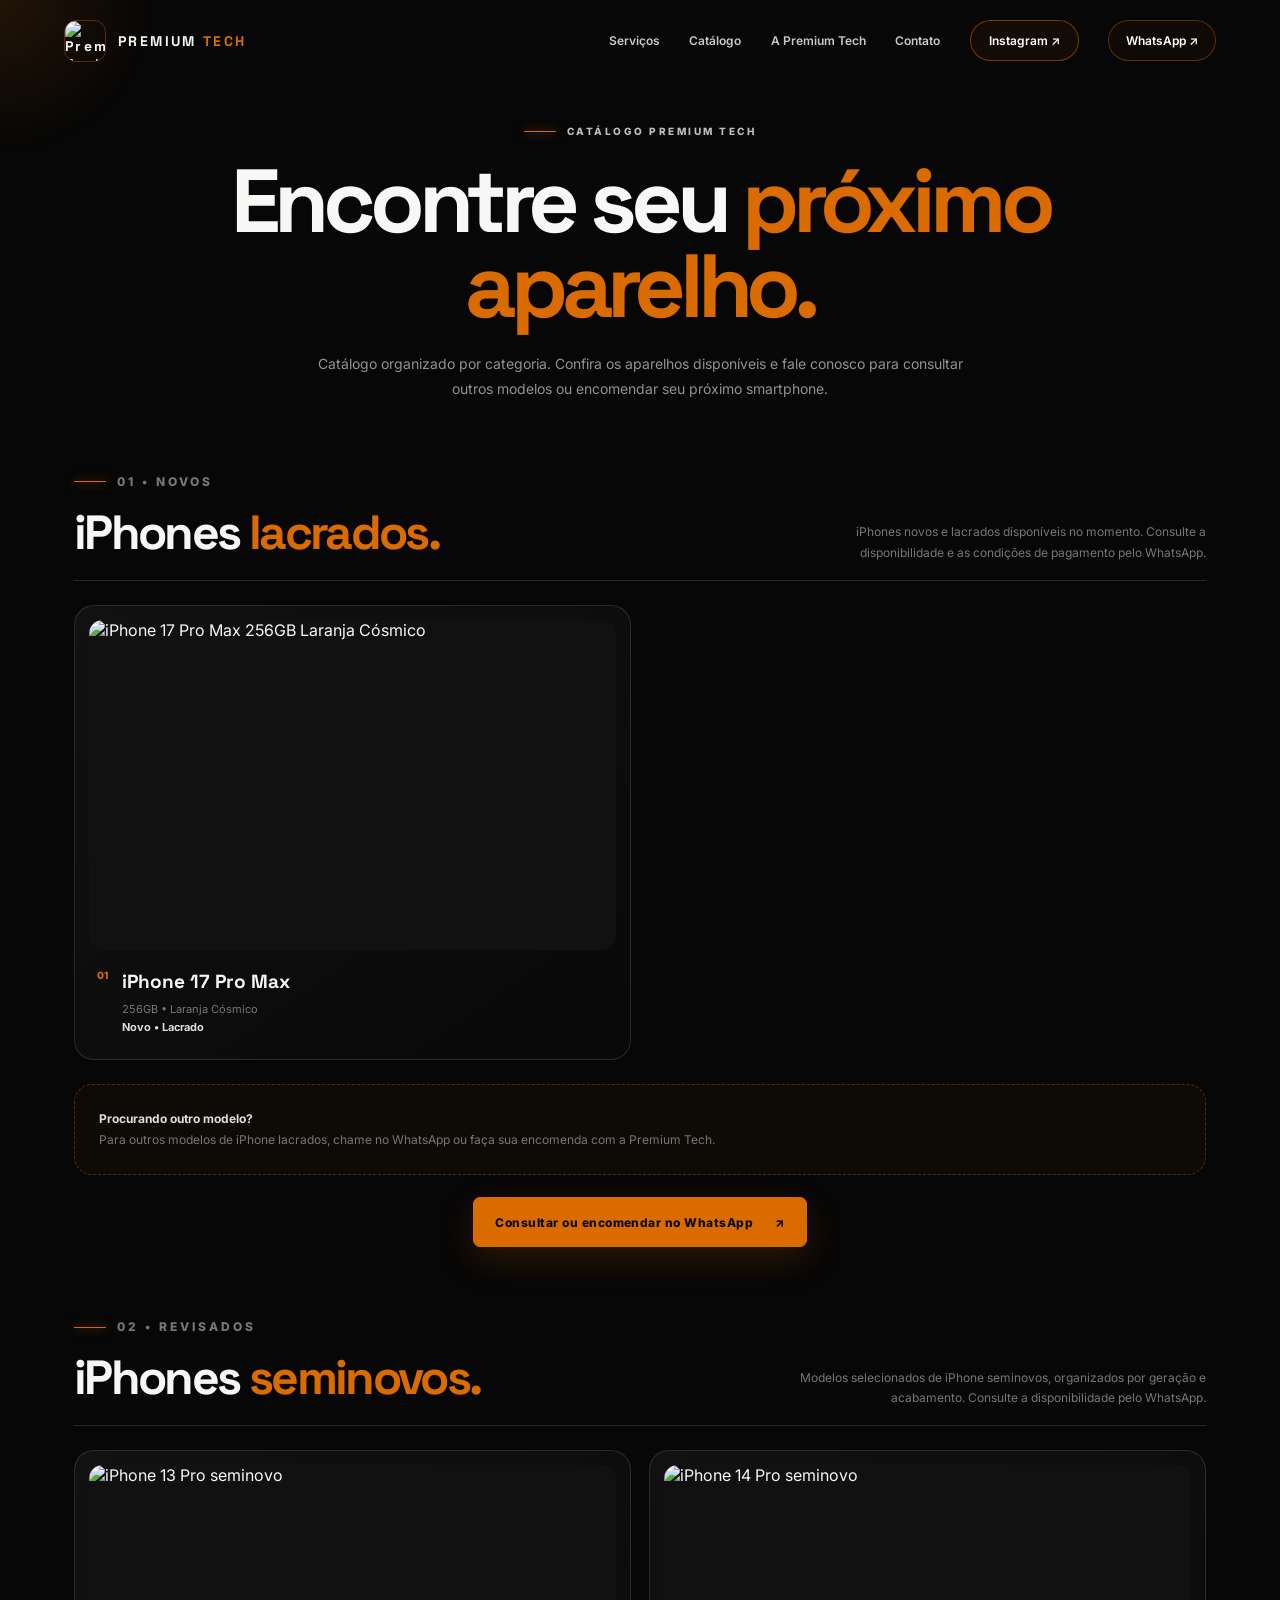
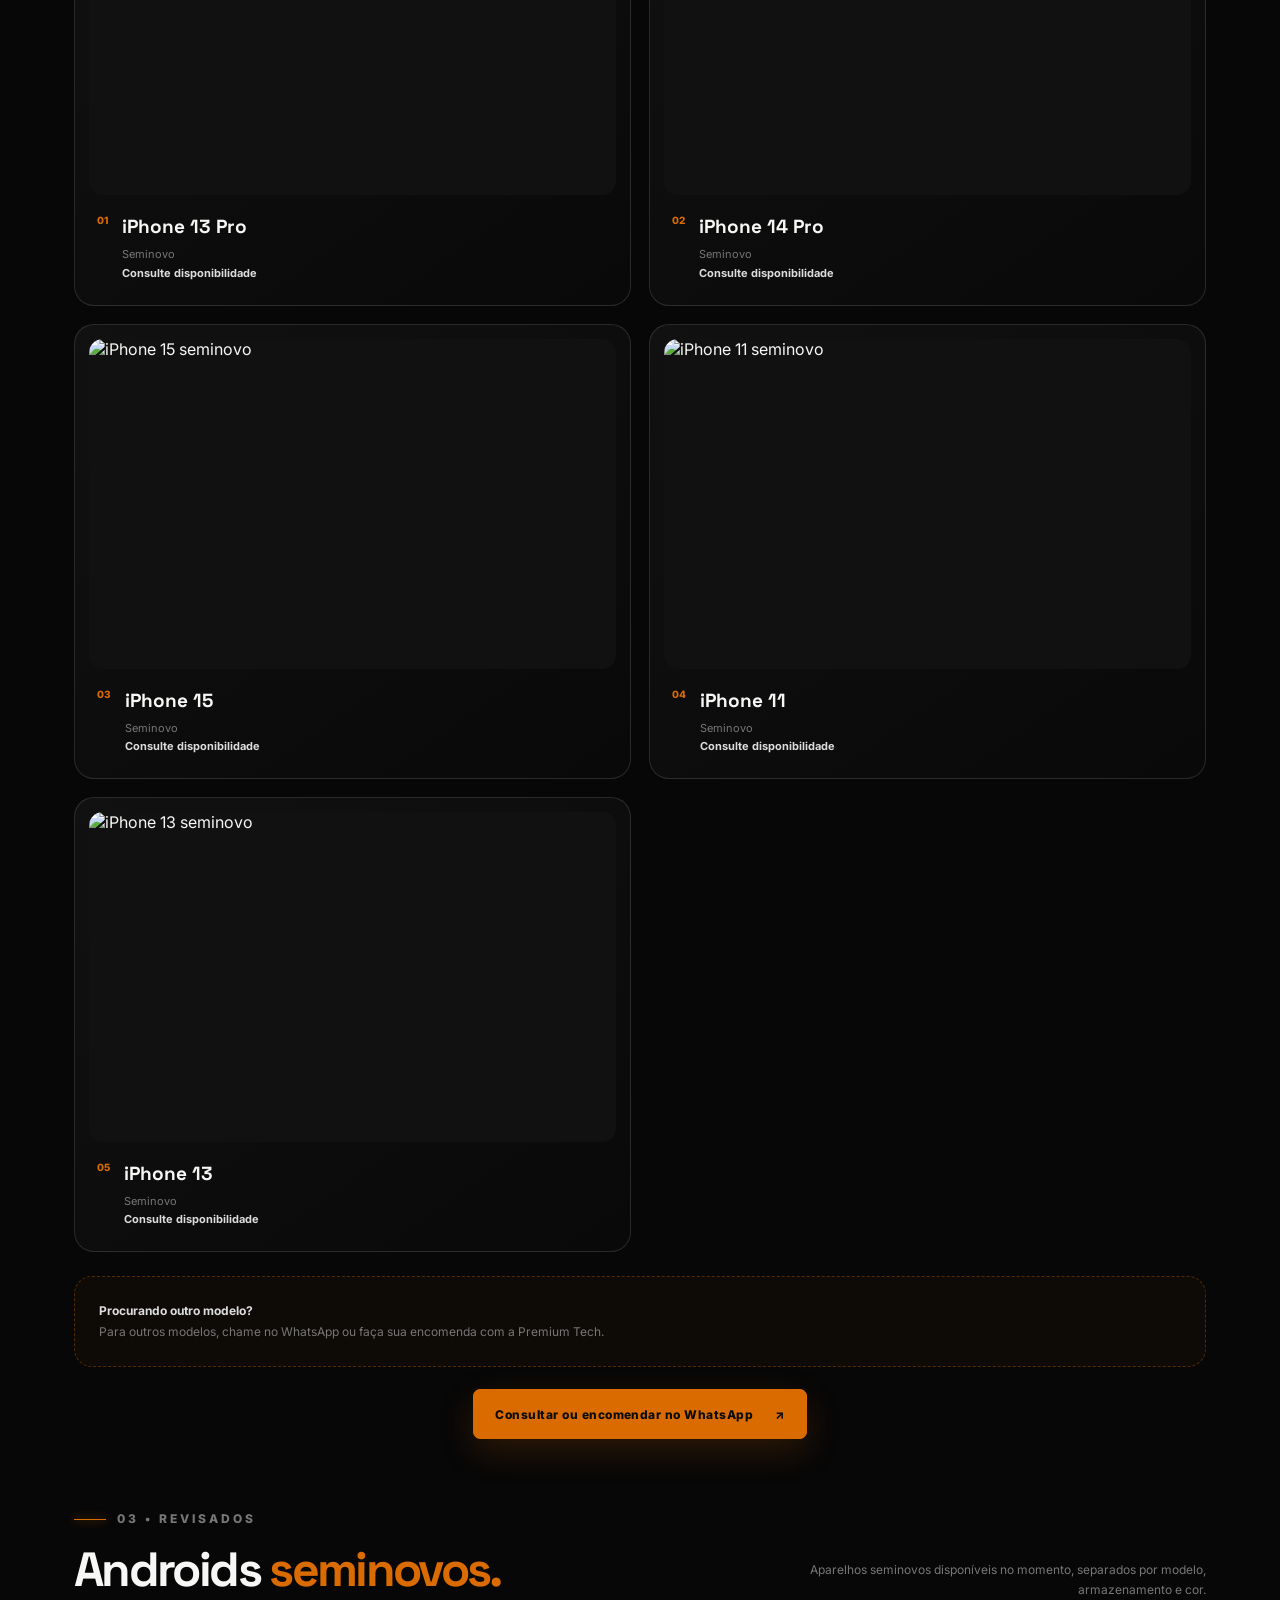
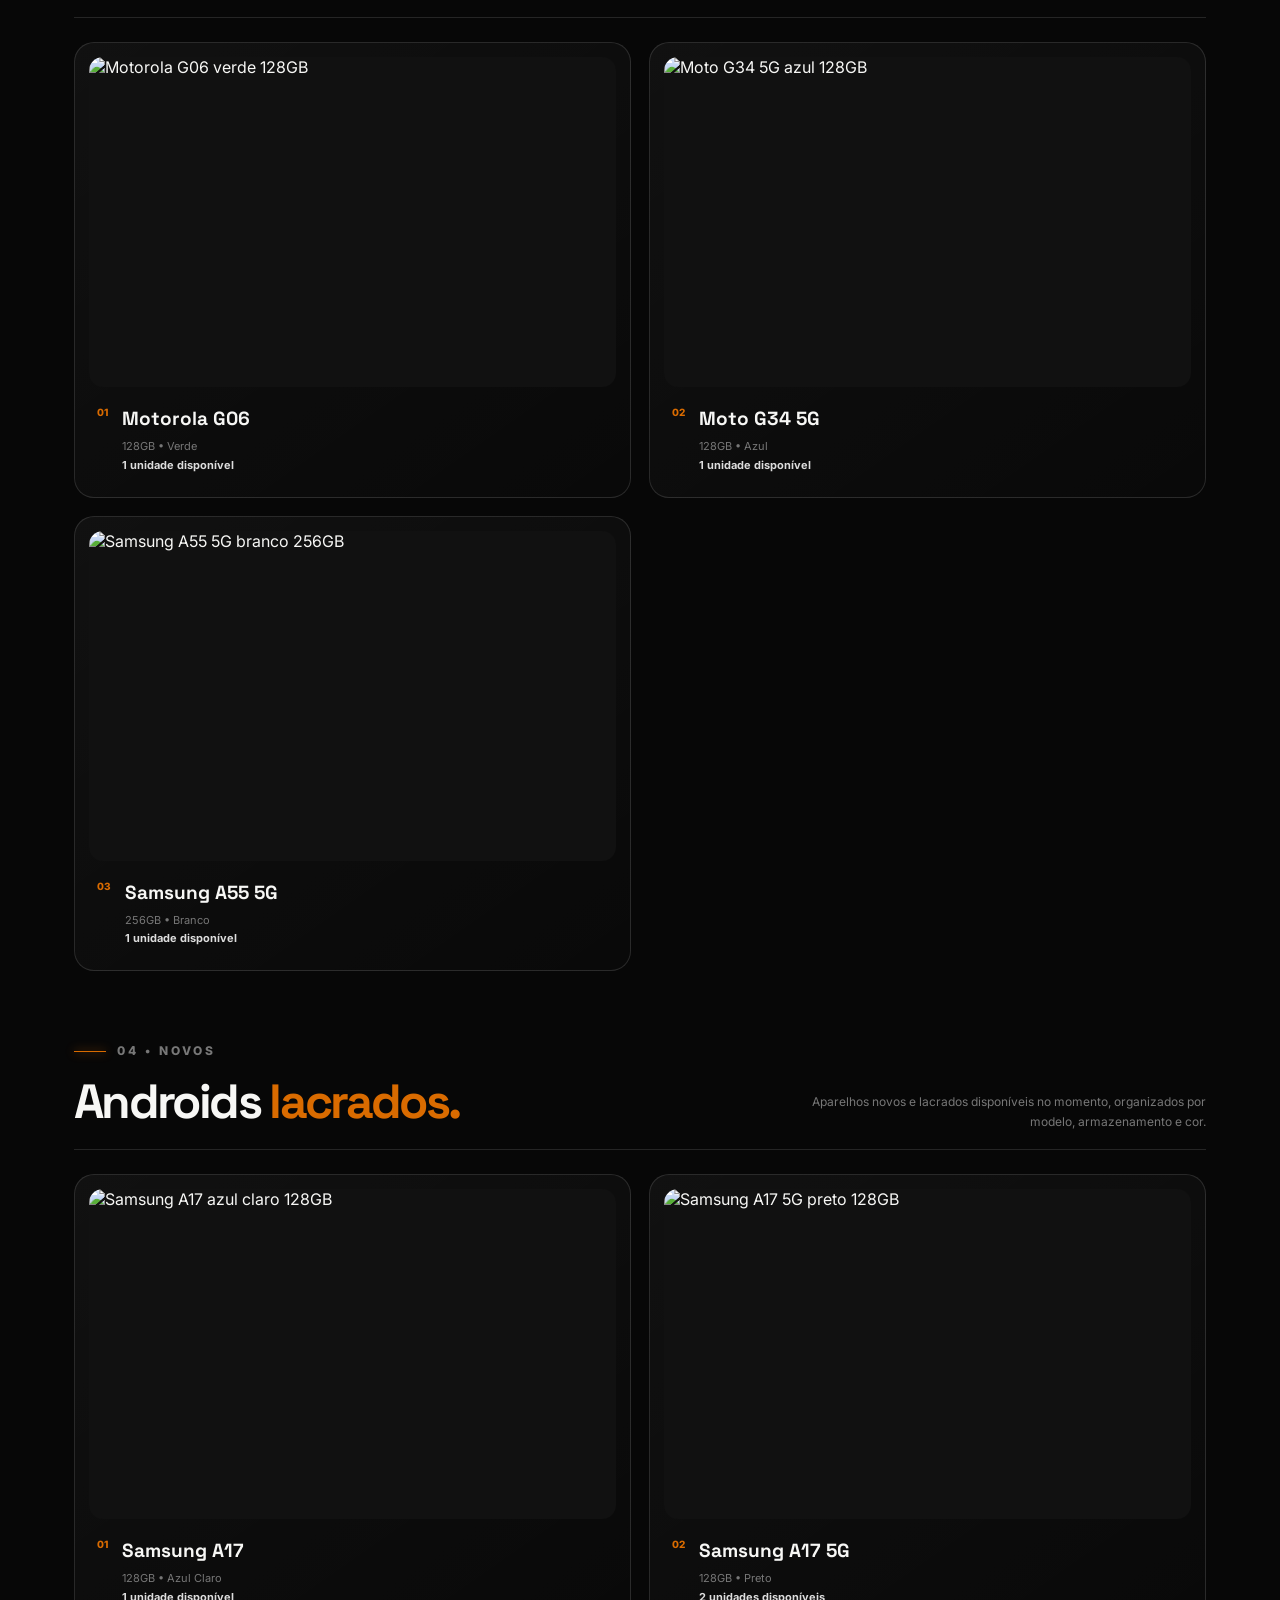
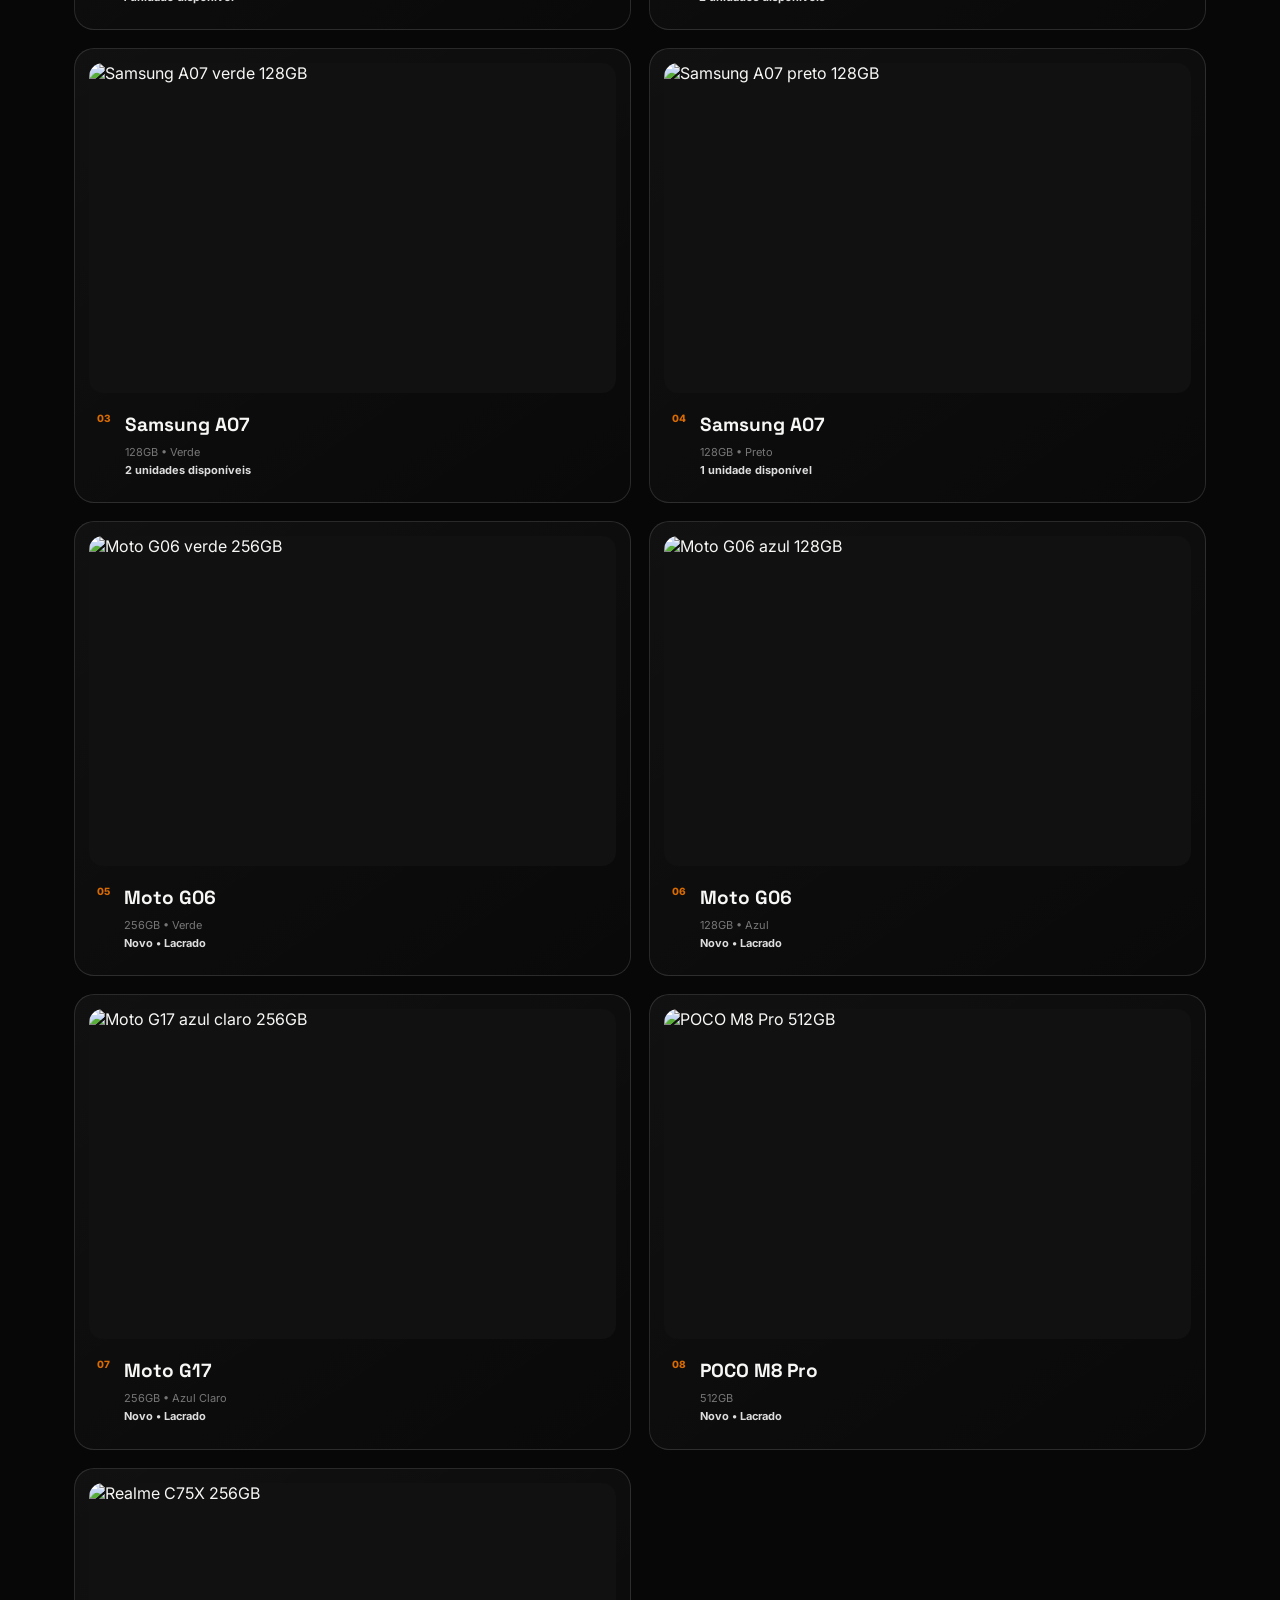
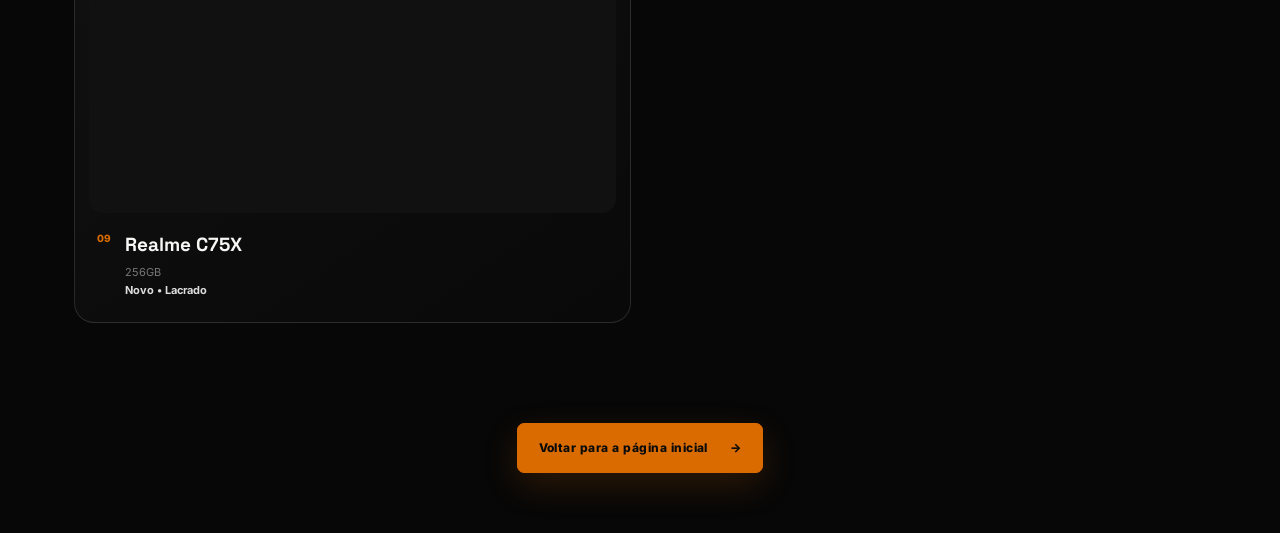
==== catalogo.html @ e3c8dd72 "Add files via upload" ====
<!DOCTYPE html>
<html lang="pt-BR">
<head>
  <meta charset="UTF-8">
  <meta name="viewport" content="width=device-width, initial-scale=1.0">
  <meta name="theme-color" content="#090909">
  <meta name="description" content="Catálogo Premium Tech — iPhones e Androids seminovos e lacrados.">
  <title>Catálogo | Premium Tech</title>
  <link rel="preconnect" href="https://fonts.googleapis.com">
  <link rel="preconnect" href="https://fonts.gstatic.com" crossorigin>
  <link href="https://fonts.googleapis.com/css2?family=Inter:wght@400;500;600;700;800;900&family=Space+Grotesk:wght@400;500;600;700&display=swap" rel="stylesheet">
  <link rel="stylesheet" href="styles.css">
  <style>
    .catalog-page{min-height:100vh;padding-top:125px}
    .catalog-intro{max-width:900px;margin:0 auto;padding:0 24px;text-align:center}
    .catalog-intro .eyebrow{justify-content:center}
    .catalog-intro h1{font-family:"Space Grotesk",sans-serif;font-size:clamp(48px,7vw,92px);line-height:.95;letter-spacing:-.07em;margin:22px 0}
    .catalog-intro h1 em{font-style:normal;color:var(--orange)}
    .catalog-intro>p:last-child{color:#929292;line-height:1.8;font-size:14px;max-width:650px;margin:auto}
    .catalog-sections{max-width:1180px;margin:70px auto 0;padding:0 24px 100px;display:grid;gap:70px}
    .catalog-section{scroll-margin-top:110px}
    .catalog-section-head{display:flex;align-items:end;justify-content:space-between;gap:25px;margin-bottom:24px;padding-bottom:17px;border-bottom:1px solid var(--line)}
    .catalog-section-head .eyebrow{margin-bottom:10px}
    .catalog-section-head h2{font-family:"Space Grotesk",sans-serif;font-size:clamp(30px,4vw,48px);letter-spacing:-.055em}
    .catalog-section-head h2 em{font-style:normal;color:var(--orange)}
    .catalog-section-head p{max-width:430px;color:#777;font-size:12px;line-height:1.7;text-align:right}
    .catalog-cards{display:grid;grid-template-columns:repeat(2,minmax(0,1fr));gap:18px}
    .catalog-card{min-width:0;border:1px solid var(--line);border-radius:20px;overflow:hidden;background:linear-gradient(145deg,rgba(255,255,255,.045),rgba(255,255,255,.012));transition:.4s var(--ease)}
    .catalog-card:hover{border-color:rgba(217,107,0,.45);transform:translateY(-5px)}
    .catalog-card.placeholder{min-height:300px;display:flex;align-items:center;justify-content:center;background:radial-gradient(circle at 50% 30%,rgba(217,107,0,.08),transparent 55%),#101010}
    .catalog-media{margin:14px;height:330px;border-radius:14px;overflow:hidden;background:#111;display:flex;align-items:center;justify-content:center}
    .catalog-media img{width:100%;height:100%;object-fit:contain;display:block;transition:transform .5s var(--ease)}
    .catalog-card:hover .catalog-media img{transform:scale(1.025)}
    .catalog-info{padding:5px 22px 23px;display:flex;gap:14px}
    .catalog-info .num{font-size:10px;color:var(--orange);font-weight:800}
    .catalog-info h3{font-family:"Space Grotesk",sans-serif;font-size:19px;margin-bottom:6px}
    .catalog-info p{color:#777;font-size:11px;line-height:1.65}.catalog-info strong{color:#ddd;font-weight:700}
    .catalog-note{border:1px dashed rgba(217,107,0,.35);border-radius:18px;padding:24px;color:#777;font-size:12px;line-height:1.7}
    .catalog-note strong{color:#ddd}
    .catalog-whatsapp-note{margin-top:24px;background:rgba(217,107,0,.035)}
    .catalog-contact-action{display:flex;justify-content:center;margin-top:22px}
    .catalog-contact-action .btn{min-width:280px;text-align:center}
    .catalog-back{display:flex;justify-content:center;padding:0 24px 60px}
    .catalog-back .btn{min-width:200px}
    @media(max-width:760px){
      .catalog-page{padding-top:105px}.catalog-intro{text-align:left}.catalog-intro .eyebrow{justify-content:flex-start}
      .catalog-section-head{display:block}.catalog-section-head p{text-align:left;margin-top:10px}.catalog-cards{grid-template-columns:1fr}.catalog-media{height:290px}
    }
  </style>
</head>
<body>
  <div class="cursor-glow"></div>
  <div class="scroll-progress"></div>
  <header class="navbar" id="navbar">
    <a class="brand" href="index.html" aria-label="Premium Tech"><img src="assets/premium-tech-logo.jpeg" alt="Premium Tech"><span>PREMIUM <b>TECH</b></span></a>
    <nav>
      <a href="index.html#servicos">Serviços</a>
      <a href="catalogo.html" aria-current="page">Catálogo</a>
      <a href="index.html#sobre">A Premium Tech</a>
      <a href="index.html#contato">Contato</a>
      <a class="nav-cta" href="https://www.instagram.com/premium_tech.rs/" target="_blank" rel="noopener">Instagram ↗</a>
      <a class="nav-whatsapp" href="https://wa.me/SEU_NUMERO" target="_blank" rel="noopener">WhatsApp ↗</a>
    </nav>
    <button class="menu-btn" aria-label="Abrir menu"><span></span><span></span><span></span></button>
  </header>

  <main class="catalog-page">
    <div class="catalog-intro reveal">
      <p class="eyebrow"><span></span> CATÁLOGO PREMIUM TECH</p>
      <h1>Encontre seu <em>próximo aparelho.</em></h1>
      <p>Catálogo organizado por categoria. Confira os aparelhos disponíveis e fale conosco para consultar outros modelos ou encomendar seu próximo smartphone.</p>
    </div>

    <div class="catalog-sections">
      <section class="catalog-section reveal" id="iphone-lacrados">
        <div class="catalog-section-head">
          <div><p class="eyebrow"><span></span> 01 • NOVOS</p><h2>iPhones <em>lacrados.</em></h2></div>
          <p>iPhones novos e lacrados disponíveis no momento. Consulte a disponibilidade e as condições de pagamento pelo WhatsApp.</p>
        </div>
        <div class="catalog-cards">
          <article class="catalog-card"><div class="catalog-media"><img src="assets/folders/iphone-lacrados/iphone-17-pro-max-256gb-laranja-cosmico.png" alt="iPhone 17 Pro Max 256GB Laranja Cósmico"></div><div class="catalog-info"><span class="num">01</span><div><h3>iPhone 17 Pro Max</h3><p>256GB • Laranja Cósmico<br><strong>Novo • Lacrado</strong></p></div></div></article>
        </div>
        <div class="catalog-note catalog-whatsapp-note"><strong>Procurando outro modelo?</strong><br>Para outros modelos de iPhone lacrados, chame no WhatsApp ou faça sua encomenda com a Premium Tech.</div>
        <div class="catalog-contact-action"><a class="btn btn-primary magnetic" href="https://wa.me/SEU_NUMERO" target="_blank" rel="noopener">Consultar ou encomendar no WhatsApp <span>↗</span></a></div>
      </section>

      <section class="catalog-section reveal" id="iphone-seminovos">
        <div class="catalog-section-head">
          <div><p class="eyebrow"><span></span> 02 • REVISADOS</p><h2>iPhones <em>seminovos.</em></h2></div>
          <p>Modelos selecionados de iPhone seminovos, organizados por geração e acabamento. Consulte a disponibilidade pelo WhatsApp.</p>
        </div>
        <div class="catalog-cards">
          <article class="catalog-card"><div class="catalog-media"><img src="assets/folders/iphone-seminovos/iphone-13-pro.png" alt="iPhone 13 Pro seminovo"></div><div class="catalog-info"><span class="num">01</span><div><h3>iPhone 13 Pro</h3><p>Seminovo<br><strong>Consulte disponibilidade</strong></p></div></div></article>
          <article class="catalog-card"><div class="catalog-media"><img src="assets/folders/iphone-seminovos/iphone-14-pro.png" alt="iPhone 14 Pro seminovo"></div><div class="catalog-info"><span class="num">02</span><div><h3>iPhone 14 Pro</h3><p>Seminovo<br><strong>Consulte disponibilidade</strong></p></div></div></article>
          <article class="catalog-card"><div class="catalog-media"><img src="assets/folders/iphone-seminovos/iphone-15.png" alt="iPhone 15 seminovo"></div><div class="catalog-info"><span class="num">03</span><div><h3>iPhone 15</h3><p>Seminovo<br><strong>Consulte disponibilidade</strong></p></div></div></article>
          <article class="catalog-card"><div class="catalog-media"><img src="assets/folders/iphone-seminovos/iphone-11.png" alt="iPhone 11 seminovo"></div><div class="catalog-info"><span class="num">04</span><div><h3>iPhone 11</h3><p>Seminovo<br><strong>Consulte disponibilidade</strong></p></div></div></article>
          <article class="catalog-card"><div class="catalog-media"><img src="assets/folders/iphone-seminovos/iphone-13.png" alt="iPhone 13 seminovo"></div><div class="catalog-info"><span class="num">05</span><div><h3>iPhone 13</h3><p>Seminovo<br><strong>Consulte disponibilidade</strong></p></div></div></article>
        </div>
        <div class="catalog-note catalog-whatsapp-note"><strong>Procurando outro modelo?</strong><br>Para outros modelos, chame no WhatsApp ou faça sua encomenda com a Premium Tech.</div>
        <div class="catalog-contact-action"><a class="btn btn-primary magnetic" href="https://wa.me/SEU_NUMERO" target="_blank" rel="noopener">Consultar ou encomendar no WhatsApp <span>↗</span></a></div>
      </section>

      <section class="catalog-section reveal" id="android-seminovos">
        <div class="catalog-section-head">
          <div><p class="eyebrow"><span></span> 03 • REVISADOS</p><h2>Androids <em>seminovos.</em></h2></div>
          <p>Aparelhos seminovos disponíveis no momento, separados por modelo, armazenamento e cor.</p>
        </div>
        <div class="catalog-cards">
          <article class="catalog-card"><div class="catalog-media"><img src="assets/folders/android-seminovos/g06-verde-128gb.png" alt="Motorola G06 verde 128GB"></div><div class="catalog-info"><span class="num">01</span><div><h3>Motorola G06</h3><p>128GB • Verde<br><strong>1 unidade disponível</strong></p></div></div></article>
          <article class="catalog-card"><div class="catalog-media"><img src="assets/folders/android-seminovos/moto-g34-5g-128gb-azul.png" alt="Moto G34 5G azul 128GB"></div><div class="catalog-info"><span class="num">02</span><div><h3>Moto G34 5G</h3><p>128GB • Azul<br><strong>1 unidade disponível</strong></p></div></div></article>
          <article class="catalog-card"><div class="catalog-media"><img src="assets/folders/android-seminovos/samsung-a55-5g-256gb-branco.png" alt="Samsung A55 5G branco 256GB"></div><div class="catalog-info"><span class="num">03</span><div><h3>Samsung A55 5G</h3><p>256GB • Branco<br><strong>1 unidade disponível</strong></p></div></div></article>
        </div>
      </section>

      <section class="catalog-section reveal" id="android-lacrados">
        <div class="catalog-section-head">
          <div><p class="eyebrow"><span></span> 04 • NOVOS</p><h2>Androids <em>lacrados.</em></h2></div>
          <p>Aparelhos novos e lacrados disponíveis no momento, organizados por modelo, armazenamento e cor.</p>
        </div>
        <div class="catalog-cards">
          <article class="catalog-card"><div class="catalog-media"><img src="assets/folders/android-lacrados/samsung-a17-128gb-azul-claro.png" alt="Samsung A17 azul claro 128GB"></div><div class="catalog-info"><span class="num">01</span><div><h3>Samsung A17</h3><p>128GB • Azul Claro<br><strong>1 unidade disponível</strong></p></div></div></article>
          <article class="catalog-card"><div class="catalog-media"><img src="assets/folders/android-lacrados/samsung-a17-5g-128gb-preto.png" alt="Samsung A17 5G preto 128GB"></div><div class="catalog-info"><span class="num">02</span><div><h3>Samsung A17 5G</h3><p>128GB • Preto<br><strong>2 unidades disponíveis</strong></p></div></div></article>
          <article class="catalog-card"><div class="catalog-media"><img src="assets/folders/android-lacrados/samsung-a07-128gb-verde.png" alt="Samsung A07 verde 128GB"></div><div class="catalog-info"><span class="num">03</span><div><h3>Samsung A07</h3><p>128GB • Verde<br><strong>2 unidades disponíveis</strong></p></div></div></article>
          <article class="catalog-card"><div class="catalog-media"><img src="assets/folders/android-lacrados/samsung-a07-128gb-preto.png" alt="Samsung A07 preto 128GB"></div><div class="catalog-info"><span class="num">04</span><div><h3>Samsung A07</h3><p>128GB • Preto<br><strong>1 unidade disponível</strong></p></div></div></article>
          <article class="catalog-card"><div class="catalog-media"><img src="assets/folders/android-lacrados/moto-g06-256gb-verde.png" alt="Moto G06 verde 256GB"></div><div class="catalog-info"><span class="num">05</span><div><h3>Moto G06</h3><p>256GB • Verde<br><strong>Novo • Lacrado</strong></p></div></div></article>
          <article class="catalog-card"><div class="catalog-media"><img src="assets/folders/android-lacrados/moto-g06-128gb-azul.png" alt="Moto G06 azul 128GB"></div><div class="catalog-info"><span class="num">06</span><div><h3>Moto G06</h3><p>128GB • Azul<br><strong>Novo • Lacrado</strong></p></div></div></article>
          <article class="catalog-card"><div class="catalog-media"><img src="assets/folders/android-lacrados/moto-g17-256gb-azul-claro.png" alt="Moto G17 azul claro 256GB"></div><div class="catalog-info"><span class="num">07</span><div><h3>Moto G17</h3><p>256GB • Azul Claro<br><strong>Novo • Lacrado</strong></p></div></div></article>
          <article class="catalog-card"><div class="catalog-media"><img src="assets/folders/android-lacrados/poco-m8-pro-512gb.png" alt="POCO M8 Pro 512GB"></div><div class="catalog-info"><span class="num">08</span><div><h3>POCO M8 Pro</h3><p>512GB<br><strong>Novo • Lacrado</strong></p></div></div></article>
          <article class="catalog-card"><div class="catalog-media"><img src="assets/folders/android-lacrados/realme-c75x-256gb.png" alt="Realme C75X 256GB"></div><div class="catalog-info"><span class="num">09</span><div><h3>Realme C75X</h3><p>256GB<br><strong>Novo • Lacrado</strong></p></div></div></article>
        </div>
      </section>

    </div>
    <div class="catalog-back"><a class="btn btn-primary magnetic" href="index.html">Voltar para a página inicial <span>→</span></a></div>
  </main>
  <script src="script.js"></script>
</body>
</html>
---- styles.css ----
@import url('https://fonts.googleapis.com/css2?family=Inter:wght@400;500;600;700;800;900&family=Space+Grotesk:wght@400;500;600;700&display=swap');
:root{--orange:#d96b00;--orange-light:#f09a3e;--ink:#070707;--panel:#101010;--panel-2:#151515;--text:#f7f7f5;--muted:#a4a4a4;--line:rgba(255,255,255,.12);--ease:cubic-bezier(.2,.8,.2,1)}
*{box-sizing:border-box;margin:0;padding:0}
html{scroll-behavior:smooth;scroll-padding-top:100px}
body{font-family:Inter,Arial,sans-serif;background:var(--ink);color:var(--text);overflow-x:hidden}
body:before{content:"";position:fixed;inset:0;pointer-events:none;z-index:20;background:linear-gradient(transparent 50%,rgba(255,255,255,.012) 50%);background-size:100% 4px;opacity:.22}
a{text-decoration:none;color:inherit}button{font:inherit}
.scroll-progress{position:fixed;z-index:1000;top:0;left:0;width:0;height:3px;background:linear-gradient(90deg,var(--orange),var(--orange-light));box-shadow:0 0 20px rgba(217,107,0,.7)}
.cursor-glow{position:fixed;z-index:0;width:320px;height:320px;border-radius:50%;pointer-events:none;background:radial-gradient(circle,rgba(217,107,0,.13),transparent 68%);transform:translate(-50%,-50%);transition:opacity .25s}
.navbar{height:82px;position:fixed;z-index:100;top:0;left:0;right:0;display:flex;align-items:center;justify-content:space-between;padding:0 clamp(22px,5vw,80px);border-bottom:1px solid transparent;transition:.4s var(--ease)}
.navbar.scrolled{background:rgba(7,7,7,.78);backdrop-filter:blur(22px);border-color:var(--line)}
.brand{display:flex;align-items:center;gap:12px;font-family:"Space Grotesk",sans-serif;font-size:14px;letter-spacing:.17em;font-weight:700}
.brand img{width:42px;height:42px;object-fit:cover;border-radius:12px;border:1px solid rgba(217,107,0,.35)}
.brand b{color:var(--orange)}
nav{display:flex;align-items:center;gap:clamp(16px,2.3vw,34px);font-size:12px;font-weight:600;color:#c9c9c9}
nav a{transition:.25s}nav a:hover{color:var(--orange)}
.nav-cta{border:1px solid rgba(217,107,0,.5);padding:12px 18px;border-radius:999px;color:#fff!important;background:rgba(217,107,0,.06)}
.menu-btn{display:none;background:none;border:0;cursor:pointer;padding:8px}.menu-btn span{display:block;width:25px;height:2px;background:#fff;margin:5px;border-radius:5px}
.hero{min-height:100vh;position:relative;display:grid;grid-template-columns:1.02fr .98fr;align-items:center;gap:30px;padding:145px clamp(24px,8vw,125px) 80px;isolation:isolate}
.hero-grid{position:absolute;inset:0;z-index:-2;background-image:linear-gradient(rgba(255,255,255,.04) 1px,transparent 1px),linear-gradient(90deg,rgba(255,255,255,.04) 1px,transparent 1px);background-size:72px 72px;mask-image:linear-gradient(to bottom,#000,transparent 92%)}
.hero:before{content:"";position:absolute;z-index:-1;width:850px;height:850px;left:-390px;top:0;background:radial-gradient(circle,rgba(217,107,0,.18),transparent 64%)}
.orb{position:absolute;border-radius:50%;filter:blur(1px);border:1px solid rgba(217,107,0,.3);z-index:-1}.orb-a{width:340px;height:340px;right:2%;top:15%;animation:float 8s ease-in-out infinite}.orb-b{width:90px;height:90px;right:42%;bottom:10%;background:rgba(217,107,0,.05);box-shadow:0 0 50px rgba(217,107,0,.2);animation:float 5s ease-in-out infinite reverse}
.eyebrow{font-size:10px;letter-spacing:.25em;color:#bdbdbd;font-weight:800;display:flex;align-items:center;gap:11px}.eyebrow span{display:inline-block;width:32px;height:1px;background:var(--orange);box-shadow:0 0 10px var(--orange)}
.hero h1{font-family:"Space Grotesk",sans-serif;font-size:clamp(48px,6.8vw,104px);line-height:.95;letter-spacing:-.075em;margin:24px 0 26px;font-weight:700}.hero h1 em,.section-heading h2 em,.statement h2 em,.showcase h2 em,.contact h2 em{font-style:normal;color:var(--orange);text-shadow:0 0 35px rgba(217,107,0,.18)}
.hero-text{max-width:550px;color:#aaa;line-height:1.85;font-size:15px}
.hero-actions{display:flex;flex-wrap:wrap;gap:13px;margin-top:35px}.btn{display:inline-flex;align-items:center;justify-content:center;gap:22px;min-height:50px;padding:0 21px;border-radius:7px;font-size:12px;font-weight:800;letter-spacing:.04em;transition:.35s var(--ease);border:1px solid var(--line)}.btn-primary{background:var(--orange);color:#0b0b0b;border-color:var(--orange);box-shadow:0 12px 35px rgba(217,107,0,.18)}.btn-primary:hover{transform:translateY(-4px);box-shadow:0 18px 45px rgba(217,107,0,.32)}.btn-ghost{background:rgba(255,255,255,.025);color:#ddd}.btn-ghost:hover{border-color:rgba(217,107,0,.55);color:var(--orange);transform:translateY(-4px)}
.hero-meta{display:flex;flex-wrap:wrap;gap:28px;margin-top:70px}.hero-meta div{display:flex;flex-direction:column;gap:6px}.hero-meta strong{font-size:12px;color:var(--orange)}.hero-meta span{font-size:10px;color:#777;letter-spacing:.06em}
.hero-visual{height:590px;position:relative;display:flex;align-items:center;justify-content:center;perspective:1000px}.visual-ring{position:absolute;width:min(470px,80vw);height:min(470px,80vw);border:1px solid rgba(217,107,0,.2);border-radius:50%;box-shadow:0 0 100px rgba(217,107,0,.07);animation:spin 24s linear infinite}.visual-ring:before,.visual-ring:after{content:"";position:absolute;width:10px;height:10px;background:var(--orange);border-radius:50%;box-shadow:0 0 22px var(--orange)}.visual-ring:before{top:12%;left:15%}.visual-ring:after{bottom:8%;right:17%}
.logo-card{position:relative;width:min(455px,78vw);height:min(455px,78vw);display:flex;align-items:center;justify-content:center;background:linear-gradient(145deg,rgba(255,255,255,.09),rgba(255,255,255,.015));border:1px solid rgba(255,255,255,.14);border-radius:38px;overflow:hidden;box-shadow:0 30px 100px rgba(0,0,0,.6),inset 0 0 80px rgba(217,107,0,.04);transform-style:preserve-3d}.logo-card:after{content:"";position:absolute;inset:-50%;background:linear-gradient(110deg,transparent 35%,rgba(255,255,255,.09) 50%,transparent 65%);transform:rotate(18deg);animation:shine 7s ease-in-out infinite}.logo-card img{width:78%;max-height:78%;object-fit:contain;filter:drop-shadow(0 18px 30px rgba(0,0,0,.6));z-index:1}
.catalog-hero-card{cursor:pointer;position:relative;text-decoration:none;}
.catalog-hero-card img{width:108%;height:108%;object-fit:contain;object-position:center bottom;filter:drop-shadow(0 28px 35px rgba(0,0,0,.65));transition:transform .6s var(--ease);mix-blend-mode:normal}
.catalog-hero-card:hover img{transform:scale(1.035) translateY(-3px)}
.catalog-hero-badge{position:absolute;left:24px;bottom:24px;z-index:3;padding:11px 15px;border:1px solid rgba(217,107,0,.55);background:rgba(7,7,7,.78);backdrop-filter:blur(12px);border-radius:999px;color:#fff;font-size:9px;font-weight:800;letter-spacing:.14em;box-shadow:0 10px 30px rgba(0,0,0,.35)}

.floating-chip{position:absolute;z-index:2;padding:11px 15px;border:1px solid rgba(217,107,0,.35);background:rgba(12,12,12,.72);backdrop-filter:blur(14px);border-radius:999px;font-size:9px;font-weight:800;letter-spacing:.16em;box-shadow:0 10px 30px rgba(0,0,0,.3)}.chip-one{top:18%;left:3%;animation:float 6s ease-in-out infinite}.chip-two{right:0;top:35%;animation:float 7s ease-in-out infinite reverse}.chip-three{bottom:17%;left:7%;animation:float 5s ease-in-out infinite}
.scroll-indicator{position:absolute;bottom:28px;left:clamp(24px,8vw,125px);font-size:10px;color:#777;letter-spacing:.12em;display:flex;align-items:center;gap:12px}.scroll-indicator span{height:38px;width:1px;background:linear-gradient(var(--orange),transparent)}
.ticker{overflow:hidden;border-top:1px solid var(--line);border-bottom:1px solid var(--line);background:#0c0c0c;padding:19px 0}.ticker-track{display:flex;align-items:center;gap:28px;width:max-content;animation:marquee 28s linear infinite;color:#8c8c8c;font-size:10px;font-weight:800;letter-spacing:.2em}.ticker i{color:var(--orange);font-style:normal}
.section{padding:130px clamp(24px,8vw,125px);position:relative}.section-heading{max-width:760px;margin-bottom:58px}.section-heading h2,.statement h2,.showcase h2,.contact h2{font-family:"Space Grotesk",sans-serif;font-size:clamp(38px,5vw,72px);line-height:1;letter-spacing:-.06em;margin:22px 0}.section-heading>p:last-child,.statement-copy,.showcase-copy>p:not(.eyebrow),.contact-content>p:not(.eyebrow){color:#929292;line-height:1.8;font-size:14px;max-width:570px}
.service-grid{display:grid;grid-template-columns:repeat(3,1fr);gap:18px}.service-card{position:relative;min-height:300px;padding:32px;border:1px solid var(--line);border-radius:18px;background:linear-gradient(145deg,rgba(255,255,255,.045),rgba(255,255,255,.012));transition:.4s var(--ease);overflow:hidden}.service-card:before{content:"";position:absolute;inset:0;background:radial-gradient(circle at 20% 0,rgba(217,107,0,.12),transparent 45%);opacity:0;transition:.4s}.service-card:hover,.service-card.featured{border-color:rgba(217,107,0,.38);transform:translateY(-7px)}.service-card:hover:before,.service-card.featured:before{opacity:1}.service-number{font-size:10px;color:var(--orange);font-weight:800;letter-spacing:.15em}.service-icon{font-size:34px;color:var(--orange);margin:34px 0 20px}.service-card h3{font-family:"Space Grotesk",sans-serif;font-size:26px;letter-spacing:-.04em;margin-bottom:12px}.service-card p{color:#858585;font-size:13px;line-height:1.75;max-width:300px}.card-arrow{position:absolute;right:28px;bottom:25px;font-size:22px;color:#555;transition:.3s}.service-card:hover .card-arrow{color:var(--orange);transform:translate(4px,-4px)}
.statement{background:#0d0d0d;overflow:hidden}.statement-line{position:absolute;top:0;left:8vw;width:1px;height:100%;background:linear-gradient(transparent,var(--orange),transparent);opacity:.35}.statement-inner{max-width:950px;margin:auto}.statement h2{font-size:clamp(42px,6vw,90px)}.statement-copy{max-width:500px}.values{display:flex;flex-wrap:wrap;gap:50px;margin-top:55px}.values div{display:flex;gap:13px;align-items:flex-start}.values b{color:var(--orange);font-size:11px}.values span{color:#aaa;font-size:12px;line-height:1.6}
.showcase{display:grid;grid-template-columns:1fr 1fr;align-items:center;gap:clamp(40px,8vw,110px)}.showcase-image{height:480px;position:relative;border:1px solid var(--line);border-radius:20px;overflow:hidden;background:#111}.showcase-image img{width:100%;height:115%;object-fit:cover;object-position:center;display:block}.image-overlay{position:absolute;inset:0;background:linear-gradient(90deg,rgba(0,0,0,.2),rgba(0,0,0,.5)),radial-gradient(circle at 50%,transparent,rgba(0,0,0,.65))}
.text-link{display:inline-flex;gap:22px;margin-top:28px;color:var(--orange);font-size:12px;font-weight:800;border-bottom:1px solid rgba(217,107,0,.35);padding-bottom:10px}.text-link span{transition:.3s}.text-link:hover span{transform:translateX(5px)}
.contact{padding-top:40px}.contact-card{position:relative;overflow:hidden;min-height:420px;border:1px solid rgba(217,107,0,.35);border-radius:24px;background:linear-gradient(120deg,#18120b,#101010 55%);display:flex;align-items:center;padding:clamp(30px,6vw,75px)}.contact-bg{position:absolute;inset:0;background:radial-gradient(circle at 90% 30%,rgba(217,107,0,.2),transparent 40%);pointer-events:none}.contact-content{position:relative;z-index:1}.contact h2{font-size:clamp(42px,6vw,78px)}.contact-actions{display:flex;flex-wrap:wrap;gap:12px;margin-top:30px}.contact-mark{position:absolute;right:7%;bottom:4%;font-family:"Space Grotesk",sans-serif;font-size:clamp(90px,16vw,220px);font-weight:700;letter-spacing:-.12em;color:rgba(255,255,255,.035)}.contact-mark span{color:rgba(217,107,0,.2)}
footer{border-top:1px solid var(--line);padding:35px clamp(24px,8vw,125px);display:flex;align-items:center;justify-content:space-between;gap:20px;flex-wrap:wrap;color:#777;font-size:11px}footer a{color:var(--orange)}.footer-brand{display:flex;align-items:center;gap:10px;color:#ddd;letter-spacing:.12em}.footer-brand img{width:30px;height:30px;object-fit:cover;border-radius:8px}
.reveal{opacity:0;transform:translateY(28px);transition:opacity .85s var(--ease),transform .85s var(--ease)}.reveal.visible{opacity:1;transform:translateY(0)}.delay-1{transition-delay:.12s}.delay-2{transition-delay:.22s}
@keyframes float{0%,100%{transform:translateY(0)}50%{transform:translateY(-14px)}}@keyframes spin{to{transform:rotate(360deg)}}@keyframes shine{0%,55%{transform:translateX(-35%) rotate(18deg)}80%,100%{transform:translateX(35%) rotate(18deg)}}@keyframes marquee{to{transform:translateX(-50%)}}@media(prefers-reduced-motion:reduce){*,*:before,*:after{animation:none!important;transition:none!important;scroll-behavior:auto!important}.reveal{opacity:1;transform:none}}
@media(max-width:900px){.hero{grid-template-columns:1fr;padding-top:125px}.hero-visual{height:470px}.service-grid{grid-template-columns:1fr}.showcase{grid-template-columns:1fr}.showcase-image{height:390px}.gallery-card,.gallery-card-large,.gallery-card-wide{grid-column:span 12}.section{padding-top:95px;padding-bottom:95px}}
@media(max-width:700px){.navbar{height:72px}.brand{font-size:12px}.brand img{width:36px;height:36px}nav{display:none;position:absolute;top:72px;left:0;right:0;padding:25px;flex-direction:column;align-items:stretch;background:rgba(7,7,7,.98);border-bottom:1px solid var(--line)}nav.mobile-open{display:flex}nav a{padding:12px 0}.nav-cta{text-align:center}.menu-btn{display:block}.hero{padding:115px 24px 75px}.hero h1{font-size:clamp(46px,13vw,72px)}.hero-meta{margin-top:45px;gap:20px}.hero-visual{height:370px}.logo-card{border-radius:25px}
.floating-chip{font-size:8px;padding:9px 11px}.chip-one{left:0}.chip-two{right:-5px}.chip-three{left:0}.scroll-indicator{display:none}.section{padding-left:24px;padding-right:24px}.section-heading{margin-bottom:38px}.values{gap:24px}.contact-card{padding:32px 25px;min-height:450px}.contact-mark{right:-3%;bottom:2%}footer{align-items:flex-start;flex-direction:column}}

/* Ajustes Premium Tech — navegação e elementos flutuantes */
.nav-whatsapp{border:1px solid rgba(217,107,0,.38);padding:12px 17px;border-radius:999px;color:#fff!important;background:rgba(217,107,0,.04)}
.nav-whatsapp:hover{border-color:rgba(217,107,0,.7);background:rgba(217,107,0,.1)}
.hero-visual .floating-chip{animation:none;white-space:nowrap}
.hero-visual .chip-one{top:13%;left:1%}
.hero-visual .chip-two{top:32%;right:-1%}
.hero-visual .chip-three{bottom:13%;left:5%}
.catalog-hero-badge{display:none}
@media(max-width:1100px){nav{gap:14px}.nav-cta,.nav-whatsapp{padding:10px 13px}}
@media(max-width:700px){.nav-whatsapp{border-radius:8px;text-align:center}.hero-visual .chip-one{top:8%;left:-2%}.hero-visual .chip-two{top:29%;right:-3%}.hero-visual .chip-three{bottom:8%;left:-1%}}
.footer-links{display:flex;align-items:center;gap:20px;flex-wrap:wrap}.footer-links a{color:var(--orange)}
@media(max-width:700px){.footer-links{gap:14px}}

/* Destaque estratégico — pagamento no boleto em até 18x */
.boleto-highlight{
  position:relative;display:flex;align-items:center;gap:14px;width:min(100%,520px);
  margin-top:24px;padding:13px 15px;border:1px solid rgba(217,107,0,.42);border-radius:15px;
  background:linear-gradient(100deg,rgba(217,107,0,.13),rgba(255,255,255,.035) 58%,rgba(255,255,255,.015));
  box-shadow:0 10px 35px rgba(217,107,0,.08),inset 0 1px 0 rgba(255,255,255,.06);
  overflow:hidden;isolation:isolate;
}
.boleto-highlight:before{content:"";position:absolute;inset:-80% -20%;z-index:-1;background:linear-gradient(90deg,transparent,rgba(255,173,76,.10),transparent);transform:translateX(-45%) rotate(8deg);animation:boletoShine 5s ease-in-out infinite}
.boleto-icon{width:30px;height:30px;flex:0 0 30px;display:grid;place-items:center;border-radius:50%;background:rgba(217,107,0,.16);border:1px solid rgba(217,107,0,.38);color:#f09a3e;font-size:13px;font-weight:900}
.boleto-copy{display:flex;flex-direction:column;gap:3px;min-width:0}
.boleto-copy strong{font-family:"Space Grotesk",sans-serif;font-size:12px;letter-spacing:.08em;color:#f4f4f2}
.boleto-copy strong span{color:#f09a3e}
.boleto-copy small{font-size:10px;color:#929292;letter-spacing:.01em}
.boleto-badge{margin-left:auto;flex:0 0 auto;padding:7px 10px;border-radius:9px;background:linear-gradient(135deg,#f09a3e,#d96b00);color:#080808;font-family:"Space Grotesk",sans-serif;font-size:11px;font-weight:900;letter-spacing:.05em;box-shadow:0 5px 18px rgba(217,107,0,.22)}
@keyframes boletoShine{0%,55%{transform:translateX(-55%) rotate(8deg)}75%,100%{transform:translateX(55%) rotate(8deg)}}
@media(max-width:700px){.boleto-highlight{width:100%;margin-top:20px;padding:12px}.boleto-copy small{font-size:9px}.boleto-badge{padding:6px 8px}}
@media(prefers-reduced-motion:reduce){.boleto-highlight:before{animation:none}}


/* Banner de destaque — até 18x no boleto */
.boleto-promo{position:relative;overflow:hidden;padding:70px clamp(24px,8vw,125px);background:linear-gradient(180deg,#0b0b0b,#11100e 50%,#0b0b0b);border-top:1px solid rgba(217,107,0,.22);border-bottom:1px solid var(--line)}
.boleto-promo-glow{position:absolute;width:620px;height:620px;right:-120px;top:-180px;border-radius:50%;background:radial-gradient(circle,rgba(217,107,0,.22),transparent 68%);filter:blur(8px);pointer-events:none}
.boleto-promo-inner{position:relative;z-index:1;max-width:1250px;margin:auto;display:grid;grid-template-columns:.9fr 1.1fr;align-items:center;gap:clamp(35px,6vw,90px)}
.boleto-promo-copy h2{font-family:"Space Grotesk",sans-serif;font-size:clamp(38px,4.5vw,68px);line-height:1.02;letter-spacing:-.055em;margin:20px 0}
.boleto-promo-copy>p:not(.eyebrow){color:#9a9a9a;font-size:14px;line-height:1.8;max-width:520px;margin-bottom:28px}
.boleto-promo-copy>p strong{color:#f09a3e}
.boleto-promo-image{position:relative;display:flex;justify-content:center;align-items:center;min-height:460px}
.boleto-image-frame{position:relative;width:min(100%,560px);border-radius:26px;overflow:hidden;border:1px solid rgba(217,107,0,.5);box-shadow:0 25px 80px rgba(0,0,0,.55),0 0 60px rgba(217,107,0,.14);transform:rotate(1deg);transition:transform .5s var(--ease),box-shadow .5s var(--ease)}
.boleto-image-frame:after{content:"";position:absolute;inset:0;pointer-events:none;background:linear-gradient(120deg,rgba(255,255,255,.08),transparent 35%,transparent 70%,rgba(217,107,0,.12))}
.boleto-image-frame img{display:block;width:100%;height:auto}
.boleto-promo-image:hover .boleto-image-frame{transform:rotate(0deg) scale(1.025);box-shadow:0 30px 90px rgba(0,0,0,.6),0 0 75px rgba(217,107,0,.2)}
.boleto-image-label{position:absolute;right:3%;bottom:3%;z-index:2;padding:11px 16px;border:1px solid rgba(217,107,0,.5);border-radius:999px;background:rgba(7,7,7,.86);backdrop-filter:blur(12px);font-size:10px;font-weight:900;letter-spacing:.16em;color:#f09a3e;box-shadow:0 10px 30px rgba(0,0,0,.45)}
@media(max-width:900px){.boleto-promo{padding-top:75px;padding-bottom:75px}.boleto-promo-inner{grid-template-columns:1fr}.boleto-promo-image{min-height:0;order:-1}.boleto-image-frame{width:min(100%,620px);transform:none}.boleto-promo-image:hover .boleto-image-frame{transform:scale(1.01)}}
@media(max-width:700px){.boleto-promo{padding-left:18px;padding-right:18px}.boleto-promo-copy h2{font-size:clamp(36px,11vw,52px)}.boleto-promo-copy>p:not(.eyebrow){font-size:13px}.boleto-promo-image{padding:0 2px}.boleto-image-label{right:4%;bottom:4%;font-size:8px;padding:9px 11px}.boleto-image-frame{border-radius:18px}}
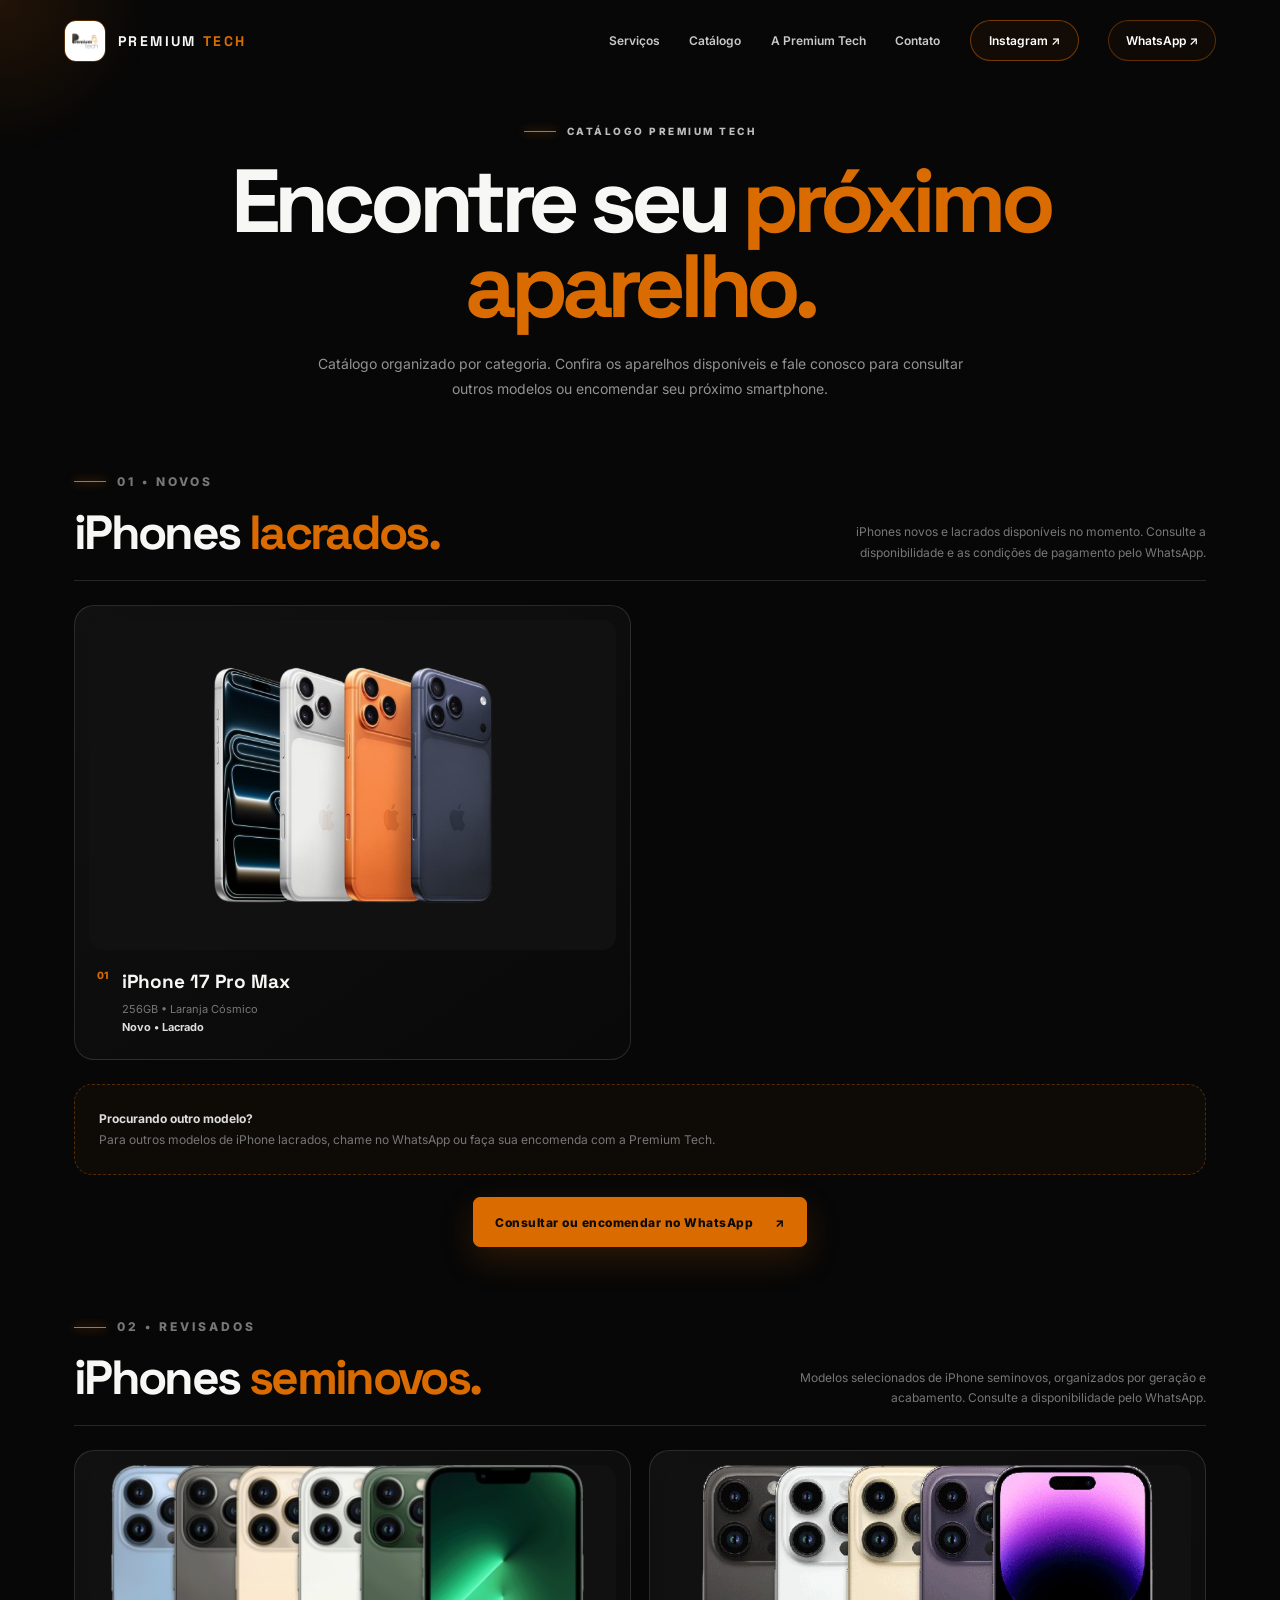
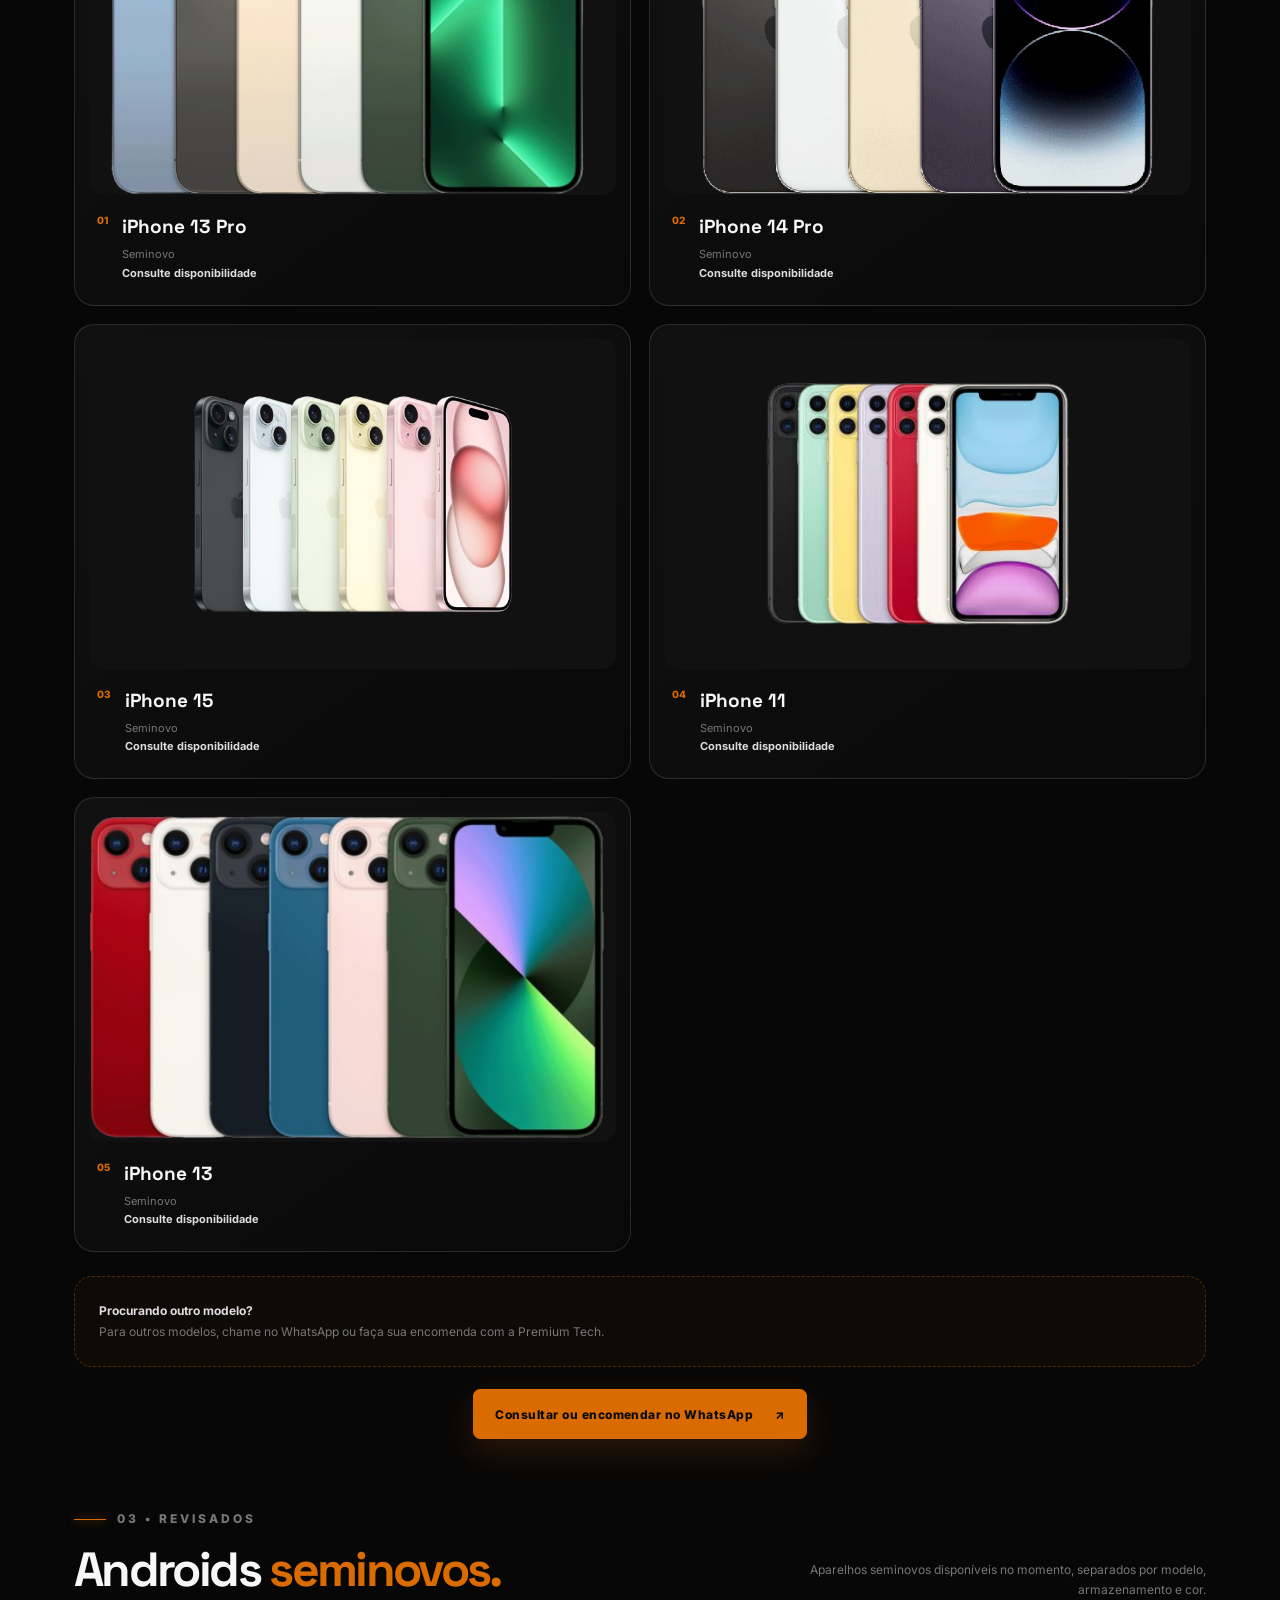
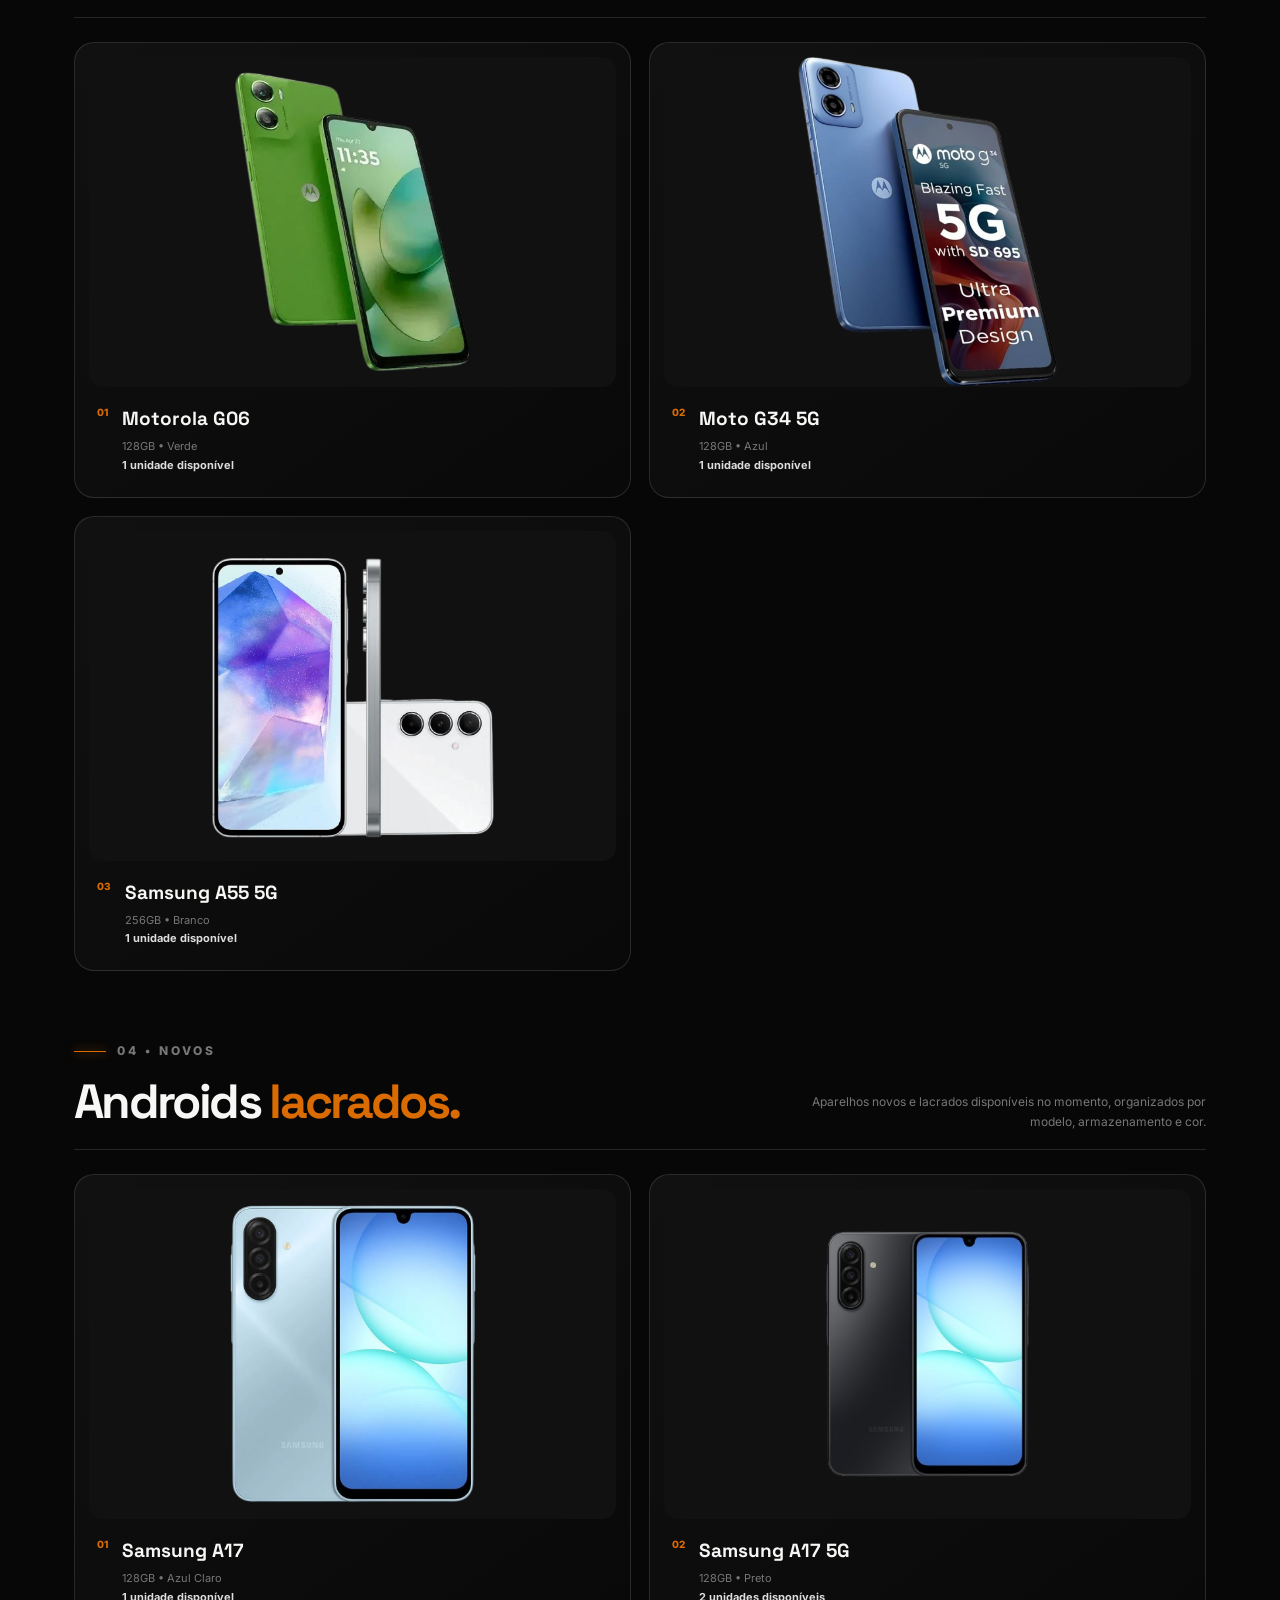
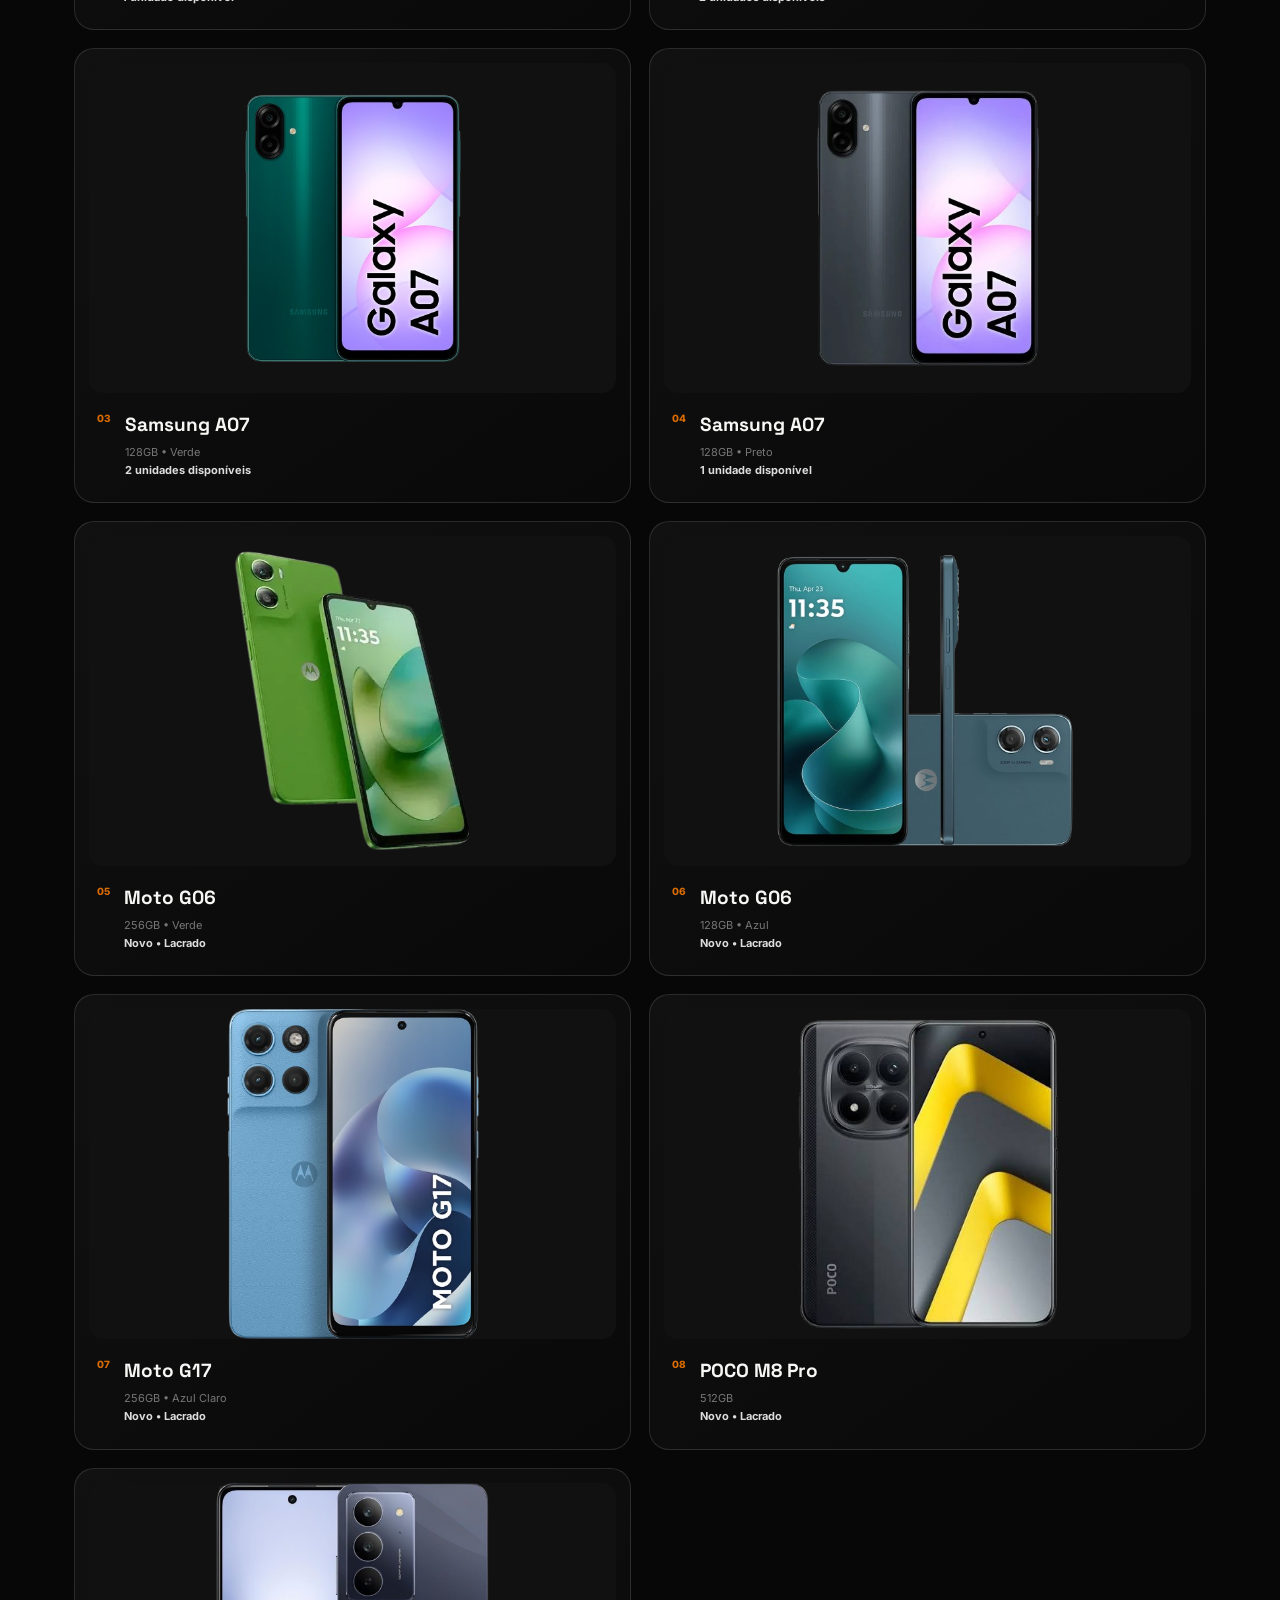
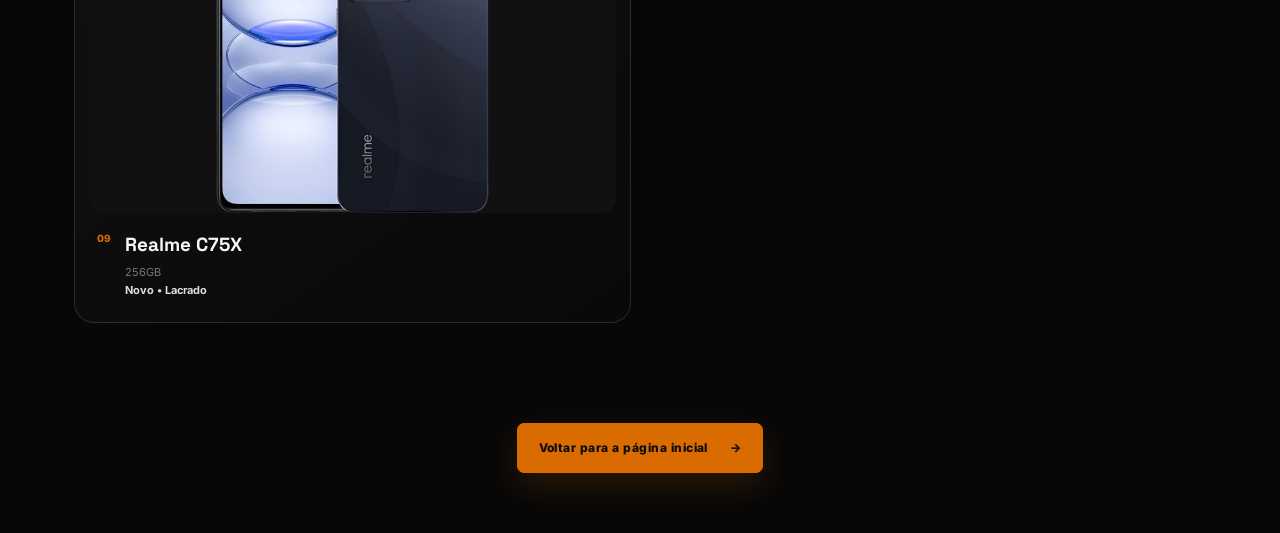
==== commit 433b3a26: "Corrigir caminhos das imagens do catálogo" ====
--- a/catalogo.html
+++ b/catalogo.html
@@ -78,7 +78,7 @@
           <p>iPhones novos e lacrados disponíveis no momento. Consulte a disponibilidade e as condições de pagamento pelo WhatsApp.</p>
         </div>
         <div class="catalog-cards">
-          <article class="catalog-card"><div class="catalog-media"><img src="assets/folders/iphone-lacrados/iphone-17-pro-max-256gb-laranja-cosmico.png" alt="iPhone 17 Pro Max 256GB Laranja Cósmico"></div><div class="catalog-info"><span class="num">01</span><div><h3>iPhone 17 Pro Max</h3><p>256GB • Laranja Cósmico<br><strong>Novo • Lacrado</strong></p></div></div></article>
+          <article class="catalog-card"><div class="catalog-media"><img src="assets/iphone-17-pro-max-256gb-laranja-cosmico.png" alt="iPhone 17 Pro Max 256GB Laranja Cósmico"></div><div class="catalog-info"><span class="num">01</span><div><h3>iPhone 17 Pro Max</h3><p>256GB • Laranja Cósmico<br><strong>Novo • Lacrado</strong></p></div></div></article>
         </div>
         <div class="catalog-note catalog-whatsapp-note"><strong>Procurando outro modelo?</strong><br>Para outros modelos de iPhone lacrados, chame no WhatsApp ou faça sua encomenda com a Premium Tech.</div>
         <div class="catalog-contact-action"><a class="btn btn-primary magnetic" href="https://wa.me/SEU_NUMERO" target="_blank" rel="noopener">Consultar ou encomendar no WhatsApp <span>↗</span></a></div>
@@ -90,11 +90,11 @@
           <p>Modelos selecionados de iPhone seminovos, organizados por geração e acabamento. Consulte a disponibilidade pelo WhatsApp.</p>
         </div>
         <div class="catalog-cards">
-          <article class="catalog-card"><div class="catalog-media"><img src="assets/folders/iphone-seminovos/iphone-13-pro.png" alt="iPhone 13 Pro seminovo"></div><div class="catalog-info"><span class="num">01</span><div><h3>iPhone 13 Pro</h3><p>Seminovo<br><strong>Consulte disponibilidade</strong></p></div></div></article>
-          <article class="catalog-card"><div class="catalog-media"><img src="assets/folders/iphone-seminovos/iphone-14-pro.png" alt="iPhone 14 Pro seminovo"></div><div class="catalog-info"><span class="num">02</span><div><h3>iPhone 14 Pro</h3><p>Seminovo<br><strong>Consulte disponibilidade</strong></p></div></div></article>
-          <article class="catalog-card"><div class="catalog-media"><img src="assets/folders/iphone-seminovos/iphone-15.png" alt="iPhone 15 seminovo"></div><div class="catalog-info"><span class="num">03</span><div><h3>iPhone 15</h3><p>Seminovo<br><strong>Consulte disponibilidade</strong></p></div></div></article>
-          <article class="catalog-card"><div class="catalog-media"><img src="assets/folders/iphone-seminovos/iphone-11.png" alt="iPhone 11 seminovo"></div><div class="catalog-info"><span class="num">04</span><div><h3>iPhone 11</h3><p>Seminovo<br><strong>Consulte disponibilidade</strong></p></div></div></article>
-          <article class="catalog-card"><div class="catalog-media"><img src="assets/folders/iphone-seminovos/iphone-13.png" alt="iPhone 13 seminovo"></div><div class="catalog-info"><span class="num">05</span><div><h3>iPhone 13</h3><p>Seminovo<br><strong>Consulte disponibilidade</strong></p></div></div></article>
+          <article class="catalog-card"><div class="catalog-media"><img src="assets/iphone-13-pro.png" alt="iPhone 13 Pro seminovo"></div><div class="catalog-info"><span class="num">01</span><div><h3>iPhone 13 Pro</h3><p>Seminovo<br><strong>Consulte disponibilidade</strong></p></div></div></article>
+          <article class="catalog-card"><div class="catalog-media"><img src="assets/iphone-14-pro.png" alt="iPhone 14 Pro seminovo"></div><div class="catalog-info"><span class="num">02</span><div><h3>iPhone 14 Pro</h3><p>Seminovo<br><strong>Consulte disponibilidade</strong></p></div></div></article>
+          <article class="catalog-card"><div class="catalog-media"><img src="assets/iphone-15.png" alt="iPhone 15 seminovo"></div><div class="catalog-info"><span class="num">03</span><div><h3>iPhone 15</h3><p>Seminovo<br><strong>Consulte disponibilidade</strong></p></div></div></article>
+          <article class="catalog-card"><div class="catalog-media"><img src="assets/iphone-11.png" alt="iPhone 11 seminovo"></div><div class="catalog-info"><span class="num">04</span><div><h3>iPhone 11</h3><p>Seminovo<br><strong>Consulte disponibilidade</strong></p></div></div></article>
+          <article class="catalog-card"><div class="catalog-media"><img src="assets/iphone-13.png" alt="iPhone 13 seminovo"></div><div class="catalog-info"><span class="num">05</span><div><h3>iPhone 13</h3><p>Seminovo<br><strong>Consulte disponibilidade</strong></p></div></div></article>
         </div>
         <div class="catalog-note catalog-whatsapp-note"><strong>Procurando outro modelo?</strong><br>Para outros modelos, chame no WhatsApp ou faça sua encomenda com a Premium Tech.</div>
         <div class="catalog-contact-action"><a class="btn btn-primary magnetic" href="https://wa.me/SEU_NUMERO" target="_blank" rel="noopener">Consultar ou encomendar no WhatsApp <span>↗</span></a></div>
@@ -106,9 +106,9 @@
           <p>Aparelhos seminovos disponíveis no momento, separados por modelo, armazenamento e cor.</p>
         </div>
         <div class="catalog-cards">
-          <article class="catalog-card"><div class="catalog-media"><img src="assets/folders/android-seminovos/g06-verde-128gb.png" alt="Motorola G06 verde 128GB"></div><div class="catalog-info"><span class="num">01</span><div><h3>Motorola G06</h3><p>128GB • Verde<br><strong>1 unidade disponível</strong></p></div></div></article>
-          <article class="catalog-card"><div class="catalog-media"><img src="assets/folders/android-seminovos/moto-g34-5g-128gb-azul.png" alt="Moto G34 5G azul 128GB"></div><div class="catalog-info"><span class="num">02</span><div><h3>Moto G34 5G</h3><p>128GB • Azul<br><strong>1 unidade disponível</strong></p></div></div></article>
-          <article class="catalog-card"><div class="catalog-media"><img src="assets/folders/android-seminovos/samsung-a55-5g-256gb-branco.png" alt="Samsung A55 5G branco 256GB"></div><div class="catalog-info"><span class="num">03</span><div><h3>Samsung A55 5G</h3><p>256GB • Branco<br><strong>1 unidade disponível</strong></p></div></div></article>
+          <article class="catalog-card"><div class="catalog-media"><img src="assets/g06-verde-128gb.png" alt="Motorola G06 verde 128GB"></div><div class="catalog-info"><span class="num">01</span><div><h3>Motorola G06</h3><p>128GB • Verde<br><strong>1 unidade disponível</strong></p></div></div></article>
+          <article class="catalog-card"><div class="catalog-media"><img src="assets/moto-g34-5g-128gb-azul.png" alt="Moto G34 5G azul 128GB"></div><div class="catalog-info"><span class="num">02</span><div><h3>Moto G34 5G</h3><p>128GB • Azul<br><strong>1 unidade disponível</strong></p></div></div></article>
+          <article class="catalog-card"><div class="catalog-media"><img src="assets/samsung-a55-5g-256gb-branco.png" alt="Samsung A55 5G branco 256GB"></div><div class="catalog-info"><span class="num">03</span><div><h3>Samsung A55 5G</h3><p>256GB • Branco<br><strong>1 unidade disponível</strong></p></div></div></article>
         </div>
       </section>
 
@@ -118,15 +118,15 @@
           <p>Aparelhos novos e lacrados disponíveis no momento, organizados por modelo, armazenamento e cor.</p>
         </div>
         <div class="catalog-cards">
-          <article class="catalog-card"><div class="catalog-media"><img src="assets/folders/android-lacrados/samsung-a17-128gb-azul-claro.png" alt="Samsung A17 azul claro 128GB"></div><div class="catalog-info"><span class="num">01</span><div><h3>Samsung A17</h3><p>128GB • Azul Claro<br><strong>1 unidade disponível</strong></p></div></div></article>
-          <article class="catalog-card"><div class="catalog-media"><img src="assets/folders/android-lacrados/samsung-a17-5g-128gb-preto.png" alt="Samsung A17 5G preto 128GB"></div><div class="catalog-info"><span class="num">02</span><div><h3>Samsung A17 5G</h3><p>128GB • Preto<br><strong>2 unidades disponíveis</strong></p></div></div></article>
-          <article class="catalog-card"><div class="catalog-media"><img src="assets/folders/android-lacrados/samsung-a07-128gb-verde.png" alt="Samsung A07 verde 128GB"></div><div class="catalog-info"><span class="num">03</span><div><h3>Samsung A07</h3><p>128GB • Verde<br><strong>2 unidades disponíveis</strong></p></div></div></article>
-          <article class="catalog-card"><div class="catalog-media"><img src="assets/folders/android-lacrados/samsung-a07-128gb-preto.png" alt="Samsung A07 preto 128GB"></div><div class="catalog-info"><span class="num">04</span><div><h3>Samsung A07</h3><p>128GB • Preto<br><strong>1 unidade disponível</strong></p></div></div></article>
-          <article class="catalog-card"><div class="catalog-media"><img src="assets/folders/android-lacrados/moto-g06-256gb-verde.png" alt="Moto G06 verde 256GB"></div><div class="catalog-info"><span class="num">05</span><div><h3>Moto G06</h3><p>256GB • Verde<br><strong>Novo • Lacrado</strong></p></div></div></article>
-          <article class="catalog-card"><div class="catalog-media"><img src="assets/folders/android-lacrados/moto-g06-128gb-azul.png" alt="Moto G06 azul 128GB"></div><div class="catalog-info"><span class="num">06</span><div><h3>Moto G06</h3><p>128GB • Azul<br><strong>Novo • Lacrado</strong></p></div></div></article>
-          <article class="catalog-card"><div class="catalog-media"><img src="assets/folders/android-lacrados/moto-g17-256gb-azul-claro.png" alt="Moto G17 azul claro 256GB"></div><div class="catalog-info"><span class="num">07</span><div><h3>Moto G17</h3><p>256GB • Azul Claro<br><strong>Novo • Lacrado</strong></p></div></div></article>
-          <article class="catalog-card"><div class="catalog-media"><img src="assets/folders/android-lacrados/poco-m8-pro-512gb.png" alt="POCO M8 Pro 512GB"></div><div class="catalog-info"><span class="num">08</span><div><h3>POCO M8 Pro</h3><p>512GB<br><strong>Novo • Lacrado</strong></p></div></div></article>
-          <article class="catalog-card"><div class="catalog-media"><img src="assets/folders/android-lacrados/realme-c75x-256gb.png" alt="Realme C75X 256GB"></div><div class="catalog-info"><span class="num">09</span><div><h3>Realme C75X</h3><p>256GB<br><strong>Novo • Lacrado</strong></p></div></div></article>
+          <article class="catalog-card"><div class="catalog-media"><img src="assets/samsung-a17-128gb-azul-claro.png" alt="Samsung A17 azul claro 128GB"></div><div class="catalog-info"><span class="num">01</span><div><h3>Samsung A17</h3><p>128GB • Azul Claro<br><strong>1 unidade disponível</strong></p></div></div></article>
+          <article class="catalog-card"><div class="catalog-media"><img src="assets/samsung-a17-5g-128gb-preto.png" alt="Samsung A17 5G preto 128GB"></div><div class="catalog-info"><span class="num">02</span><div><h3>Samsung A17 5G</h3><p>128GB • Preto<br><strong>2 unidades disponíveis</strong></p></div></div></article>
+          <article class="catalog-card"><div class="catalog-media"><img src="assets/samsung-a07-128gb-verde.png" alt="Samsung A07 verde 128GB"></div><div class="catalog-info"><span class="num">03</span><div><h3>Samsung A07</h3><p>128GB • Verde<br><strong>2 unidades disponíveis</strong></p></div></div></article>
+          <article class="catalog-card"><div class="catalog-media"><img src="assets/samsung-a07-128gb-preto.png" alt="Samsung A07 preto 128GB"></div><div class="catalog-info"><span class="num">04</span><div><h3>Samsung A07</h3><p>128GB • Preto<br><strong>1 unidade disponível</strong></p></div></div></article>
+          <article class="catalog-card"><div class="catalog-media"><img src="assets/moto-g06-256gb-verde.png" alt="Moto G06 verde 256GB"></div><div class="catalog-info"><span class="num">05</span><div><h3>Moto G06</h3><p>256GB • Verde<br><strong>Novo • Lacrado</strong></p></div></div></article>
+          <article class="catalog-card"><div class="catalog-media"><img src="assets/moto-g06-128gb-azul.png" alt="Moto G06 azul 128GB"></div><div class="catalog-info"><span class="num">06</span><div><h3>Moto G06</h3><p>128GB • Azul<br><strong>Novo • Lacrado</strong></p></div></div></article>
+          <article class="catalog-card"><div class="catalog-media"><img src="assets/moto-g17-256gb-azul-claro.png" alt="Moto G17 azul claro 256GB"></div><div class="catalog-info"><span class="num">07</span><div><h3>Moto G17</h3><p>256GB • Azul Claro<br><strong>Novo • Lacrado</strong></p></div></div></article>
+          <article class="catalog-card"><div class="catalog-media"><img src="assets/poco-m8-pro-512gb.png" alt="POCO M8 Pro 512GB"></div><div class="catalog-info"><span class="num">08</span><div><h3>POCO M8 Pro</h3><p>512GB<br><strong>Novo • Lacrado</strong></p></div></div></article>
+          <article class="catalog-card"><div class="catalog-media"><img src="assets/realme-c75x-256gb.png" alt="Realme C75X 256GB"></div><div class="catalog-info"><span class="num">09</span><div><h3>Realme C75X</h3><p>256GB<br><strong>Novo • Lacrado</strong></p></div></div></article>
         </div>
       </section>
 
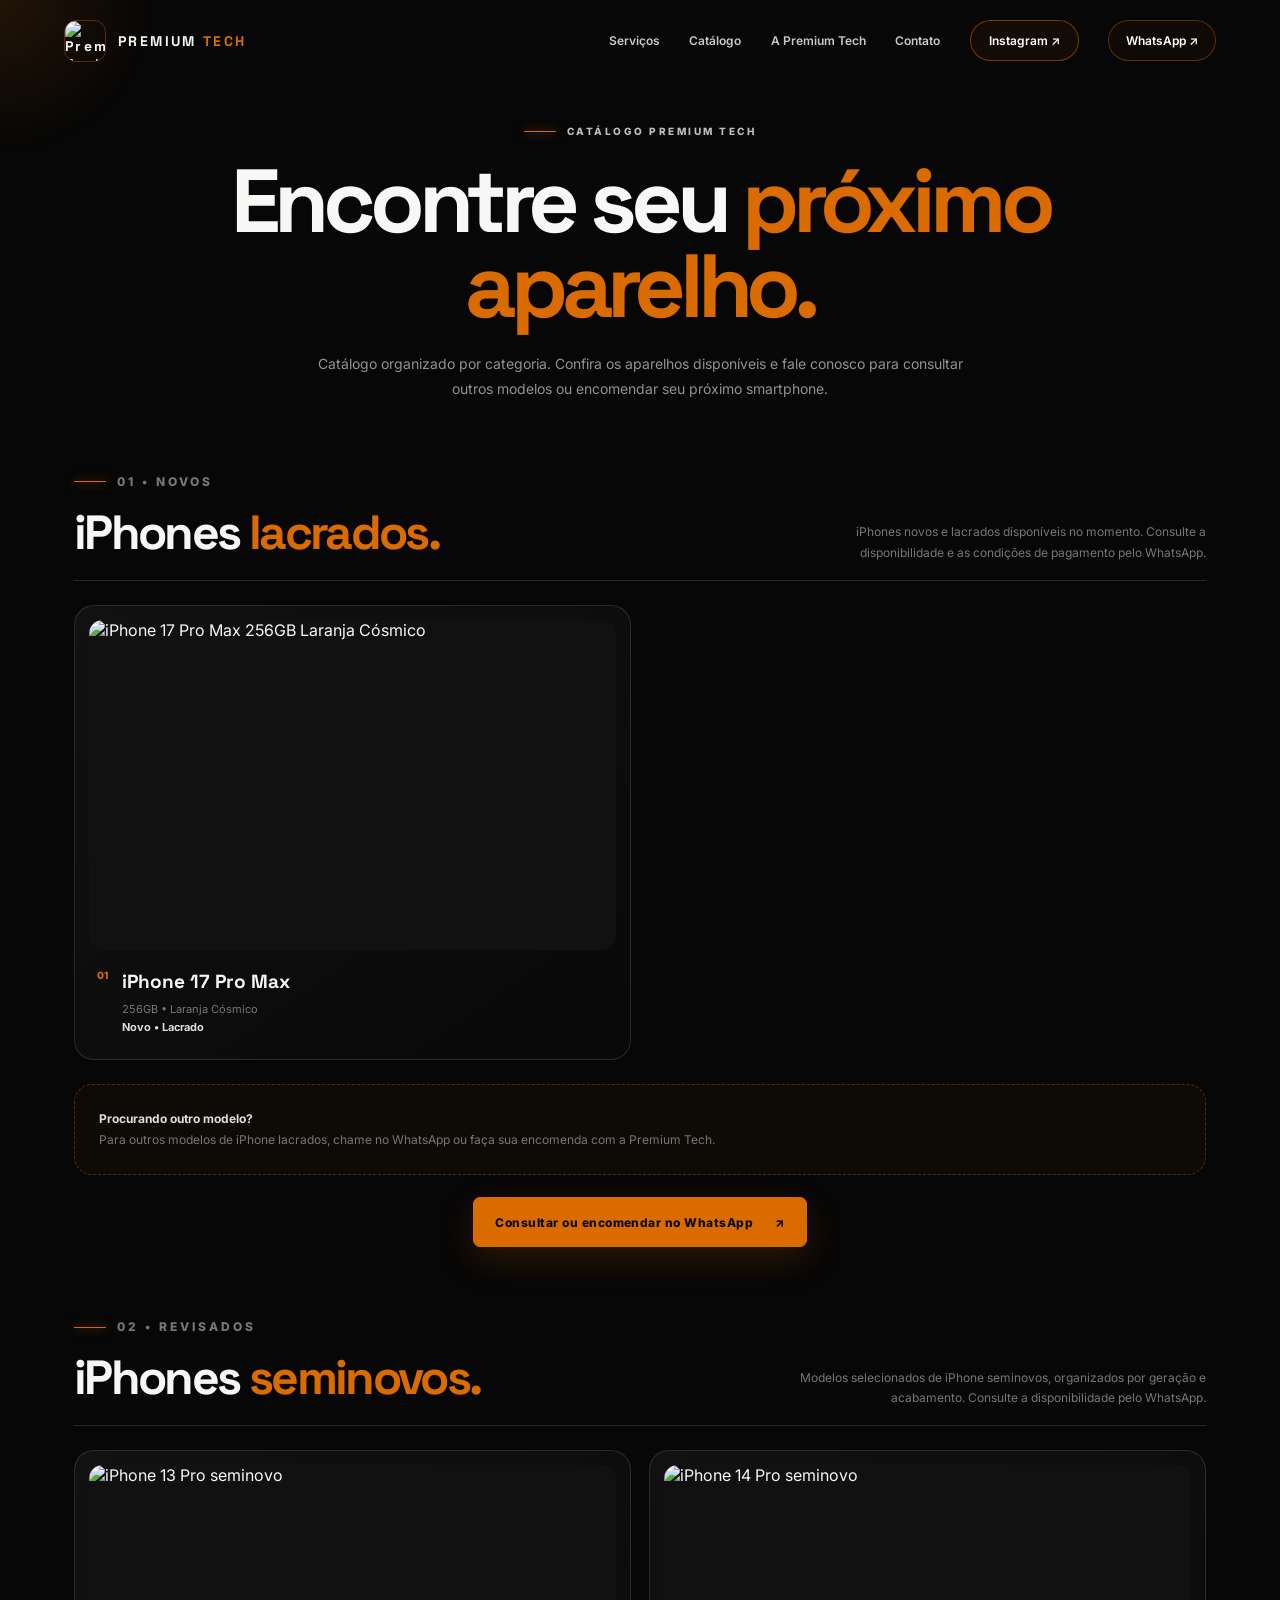
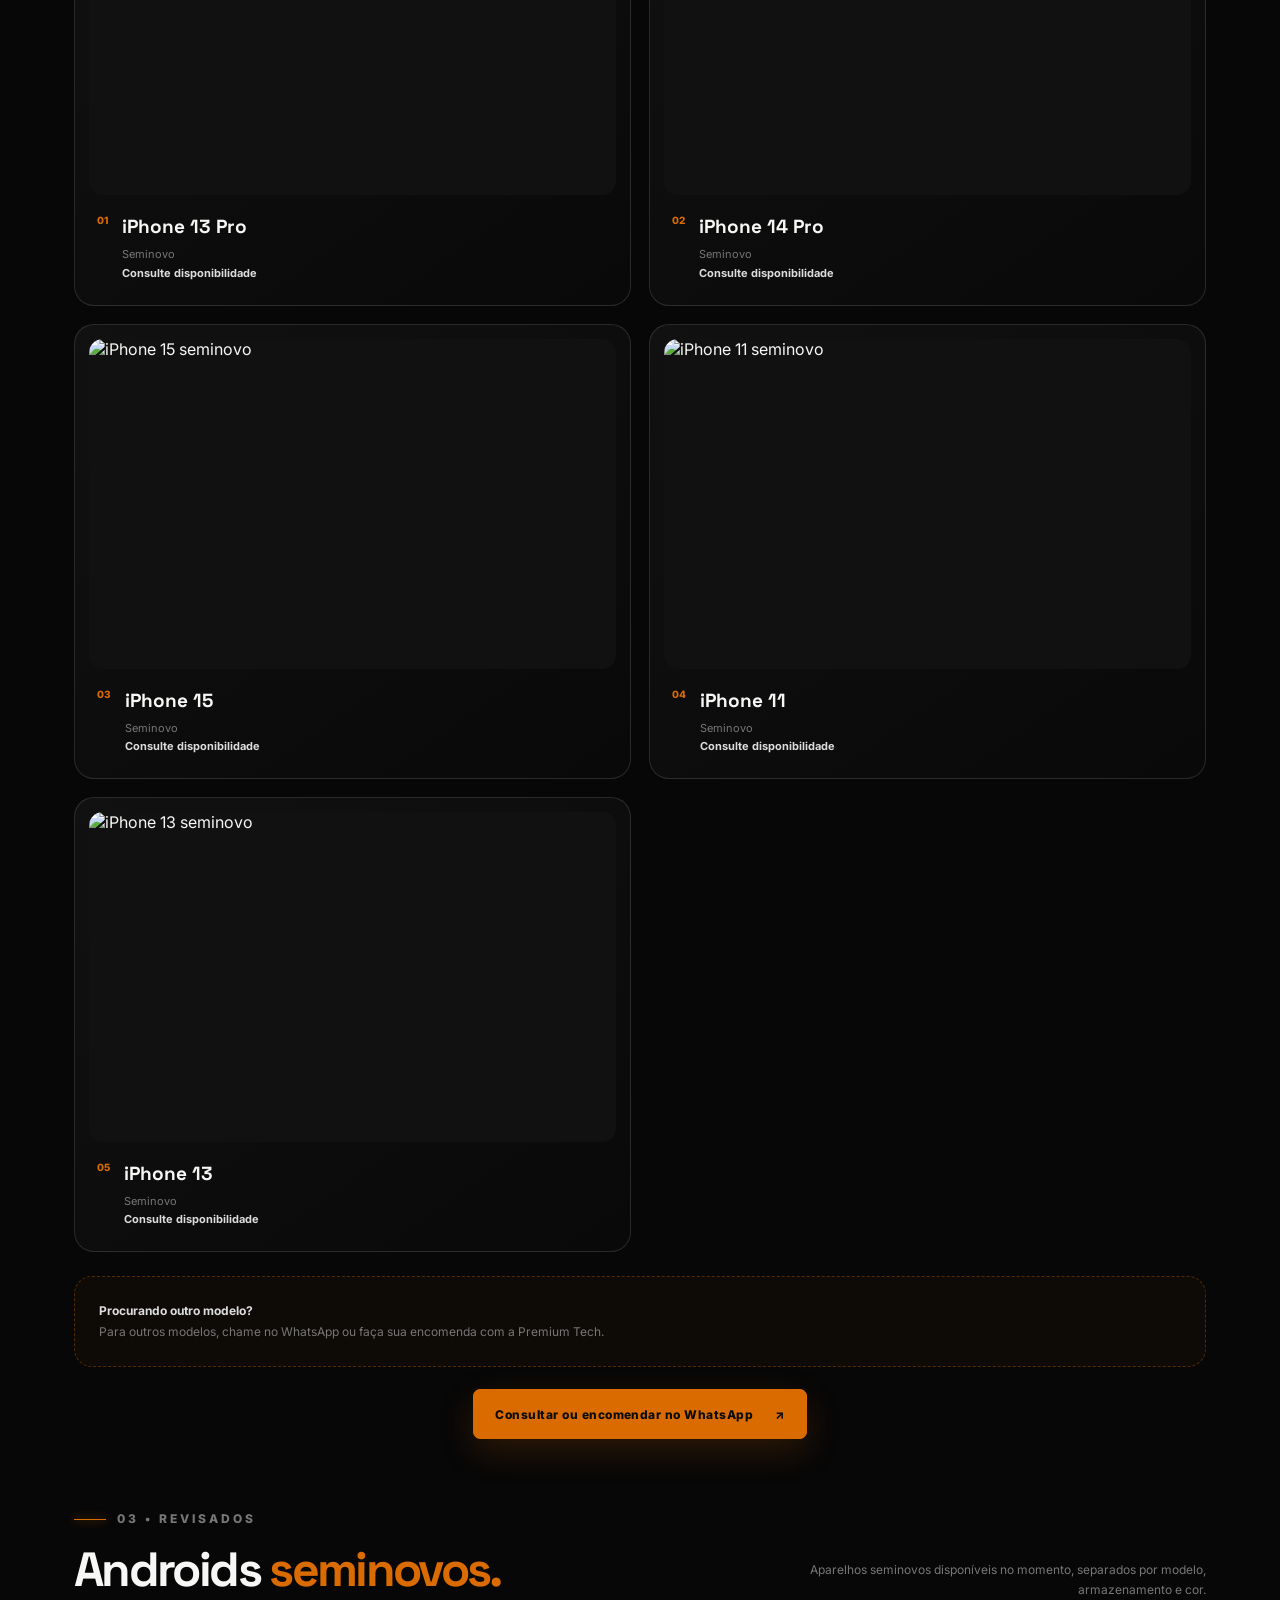
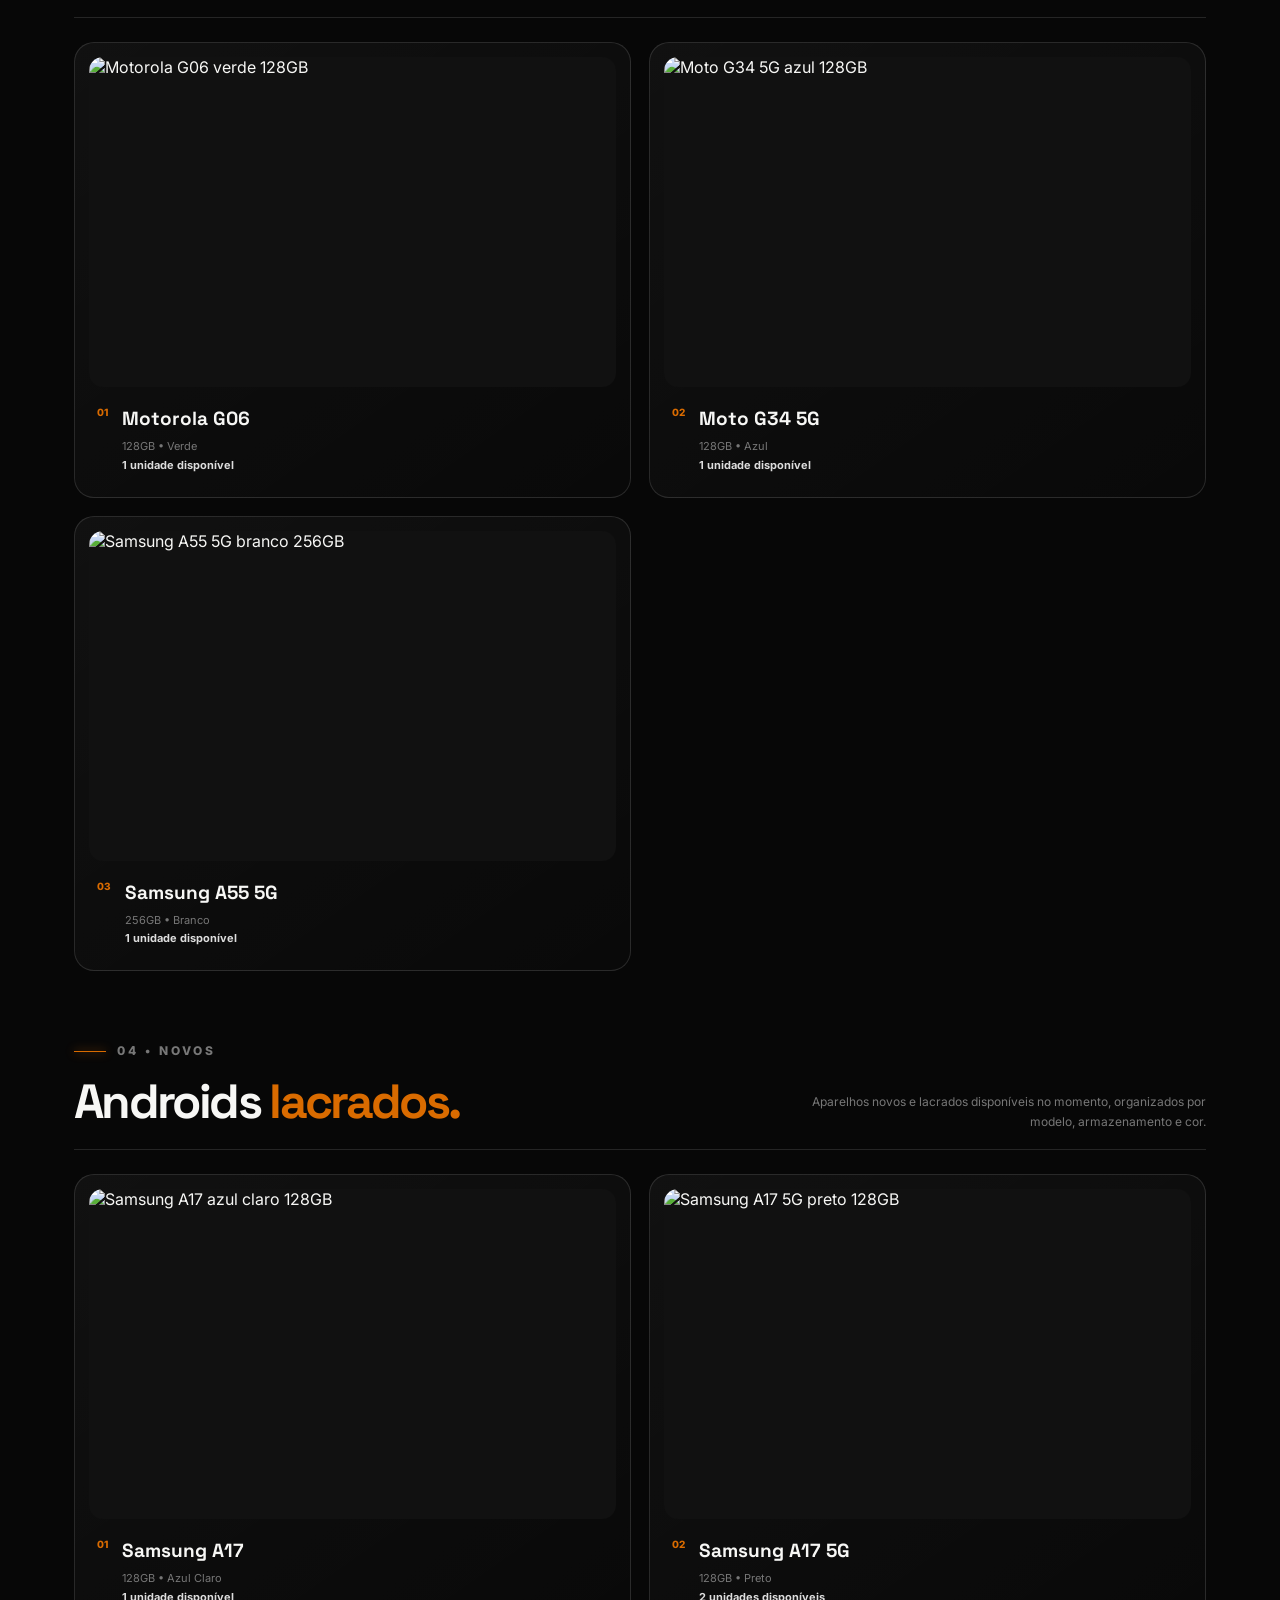
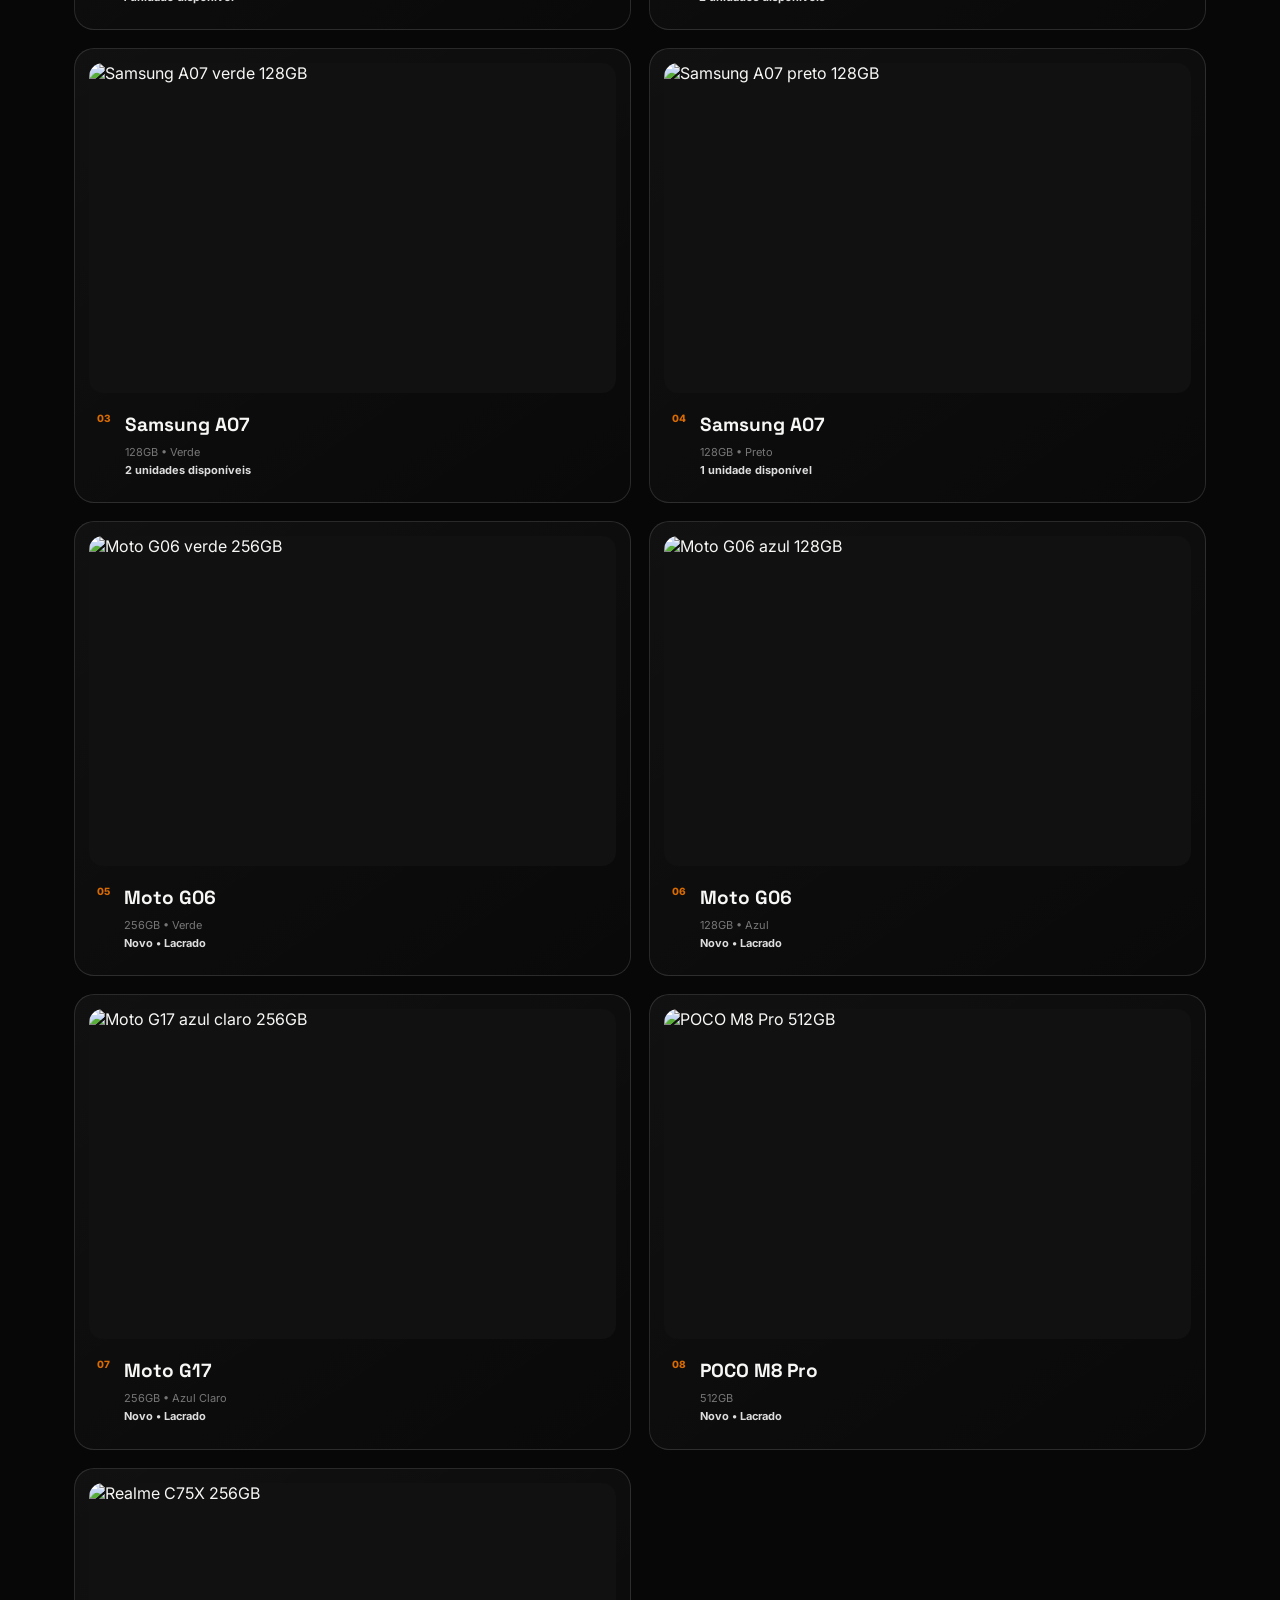
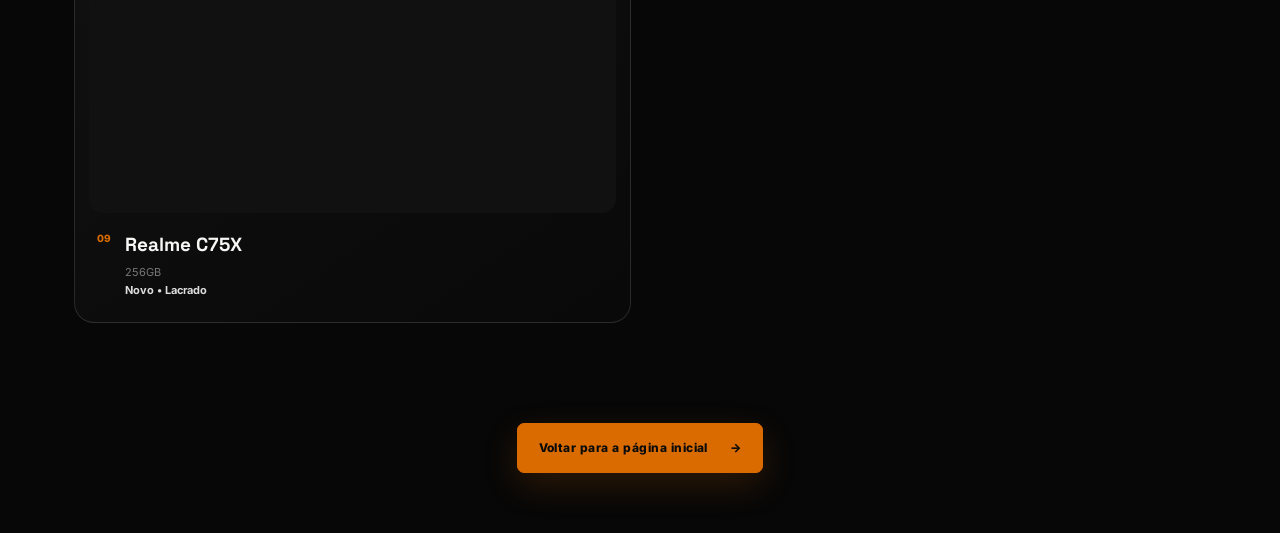
==== commit a95290cd: "Corrigir carregamento das imagens do catálogo" ====
--- a/catalogo.html
+++ b/catalogo.html
@@ -52,7 +52,7 @@
   <div class="cursor-glow"></div>
   <div class="scroll-progress"></div>
   <header class="navbar" id="navbar">
-    <a class="brand" href="index.html" aria-label="Premium Tech"><img src="assets/premium-tech-logo.jpeg" alt="Premium Tech"><span>PREMIUM <b>TECH</b></span></a>
+    <a class="brand" href="index.html" aria-label="Premium Tech"><img src="https://raw.githubusercontent.com/chimerafabio66-wq/techrs/main/assets/premium-tech-logo.jpeg" alt="Premium Tech"><span>PREMIUM <b>TECH</b></span></a>
     <nav>
       <a href="index.html#servicos">Serviços</a>
       <a href="catalogo.html" aria-current="page">Catálogo</a>
@@ -78,7 +78,7 @@
           <p>iPhones novos e lacrados disponíveis no momento. Consulte a disponibilidade e as condições de pagamento pelo WhatsApp.</p>
         </div>
         <div class="catalog-cards">
-          <article class="catalog-card"><div class="catalog-media"><img src="assets/iphone-17-pro-max-256gb-laranja-cosmico.png" alt="iPhone 17 Pro Max 256GB Laranja Cósmico"></div><div class="catalog-info"><span class="num">01</span><div><h3>iPhone 17 Pro Max</h3><p>256GB • Laranja Cósmico<br><strong>Novo • Lacrado</strong></p></div></div></article>
+          <article class="catalog-card"><div class="catalog-media"><img src="https://raw.githubusercontent.com/chimerafabio66-wq/techrs/main/assets/iphone-17-pro-max-256gb-laranja-cosmico.png" alt="iPhone 17 Pro Max 256GB Laranja Cósmico"></div><div class="catalog-info"><span class="num">01</span><div><h3>iPhone 17 Pro Max</h3><p>256GB • Laranja Cósmico<br><strong>Novo • Lacrado</strong></p></div></div></article>
         </div>
         <div class="catalog-note catalog-whatsapp-note"><strong>Procurando outro modelo?</strong><br>Para outros modelos de iPhone lacrados, chame no WhatsApp ou faça sua encomenda com a Premium Tech.</div>
         <div class="catalog-contact-action"><a class="btn btn-primary magnetic" href="https://wa.me/SEU_NUMERO" target="_blank" rel="noopener">Consultar ou encomendar no WhatsApp <span>↗</span></a></div>
@@ -90,11 +90,11 @@
           <p>Modelos selecionados de iPhone seminovos, organizados por geração e acabamento. Consulte a disponibilidade pelo WhatsApp.</p>
         </div>
         <div class="catalog-cards">
-          <article class="catalog-card"><div class="catalog-media"><img src="assets/iphone-13-pro.png" alt="iPhone 13 Pro seminovo"></div><div class="catalog-info"><span class="num">01</span><div><h3>iPhone 13 Pro</h3><p>Seminovo<br><strong>Consulte disponibilidade</strong></p></div></div></article>
-          <article class="catalog-card"><div class="catalog-media"><img src="assets/iphone-14-pro.png" alt="iPhone 14 Pro seminovo"></div><div class="catalog-info"><span class="num">02</span><div><h3>iPhone 14 Pro</h3><p>Seminovo<br><strong>Consulte disponibilidade</strong></p></div></div></article>
-          <article class="catalog-card"><div class="catalog-media"><img src="assets/iphone-15.png" alt="iPhone 15 seminovo"></div><div class="catalog-info"><span class="num">03</span><div><h3>iPhone 15</h3><p>Seminovo<br><strong>Consulte disponibilidade</strong></p></div></div></article>
-          <article class="catalog-card"><div class="catalog-media"><img src="assets/iphone-11.png" alt="iPhone 11 seminovo"></div><div class="catalog-info"><span class="num">04</span><div><h3>iPhone 11</h3><p>Seminovo<br><strong>Consulte disponibilidade</strong></p></div></div></article>
-          <article class="catalog-card"><div class="catalog-media"><img src="assets/iphone-13.png" alt="iPhone 13 seminovo"></div><div class="catalog-info"><span class="num">05</span><div><h3>iPhone 13</h3><p>Seminovo<br><strong>Consulte disponibilidade</strong></p></div></div></article>
+          <article class="catalog-card"><div class="catalog-media"><img src="https://raw.githubusercontent.com/chimerafabio66-wq/techrs/main/assets/iphone-13-pro.png" alt="iPhone 13 Pro seminovo"></div><div class="catalog-info"><span class="num">01</span><div><h3>iPhone 13 Pro</h3><p>Seminovo<br><strong>Consulte disponibilidade</strong></p></div></div></article>
+          <article class="catalog-card"><div class="catalog-media"><img src="https://raw.githubusercontent.com/chimerafabio66-wq/techrs/main/assets/iphone-14-pro.png" alt="iPhone 14 Pro seminovo"></div><div class="catalog-info"><span class="num">02</span><div><h3>iPhone 14 Pro</h3><p>Seminovo<br><strong>Consulte disponibilidade</strong></p></div></div></article>
+          <article class="catalog-card"><div class="catalog-media"><img src="https://raw.githubusercontent.com/chimerafabio66-wq/techrs/main/assets/iphone-15.png" alt="iPhone 15 seminovo"></div><div class="catalog-info"><span class="num">03</span><div><h3>iPhone 15</h3><p>Seminovo<br><strong>Consulte disponibilidade</strong></p></div></div></article>
+          <article class="catalog-card"><div class="catalog-media"><img src="https://raw.githubusercontent.com/chimerafabio66-wq/techrs/main/assets/iphone-11.png" alt="iPhone 11 seminovo"></div><div class="catalog-info"><span class="num">04</span><div><h3>iPhone 11</h3><p>Seminovo<br><strong>Consulte disponibilidade</strong></p></div></div></article>
+          <article class="catalog-card"><div class="catalog-media"><img src="https://raw.githubusercontent.com/chimerafabio66-wq/techrs/main/assets/iphone-13.png" alt="iPhone 13 seminovo"></div><div class="catalog-info"><span class="num">05</span><div><h3>iPhone 13</h3><p>Seminovo<br><strong>Consulte disponibilidade</strong></p></div></div></article>
         </div>
         <div class="catalog-note catalog-whatsapp-note"><strong>Procurando outro modelo?</strong><br>Para outros modelos, chame no WhatsApp ou faça sua encomenda com a Premium Tech.</div>
         <div class="catalog-contact-action"><a class="btn btn-primary magnetic" href="https://wa.me/SEU_NUMERO" target="_blank" rel="noopener">Consultar ou encomendar no WhatsApp <span>↗</span></a></div>
@@ -106,9 +106,9 @@
           <p>Aparelhos seminovos disponíveis no momento, separados por modelo, armazenamento e cor.</p>
         </div>
         <div class="catalog-cards">
-          <article class="catalog-card"><div class="catalog-media"><img src="assets/g06-verde-128gb.png" alt="Motorola G06 verde 128GB"></div><div class="catalog-info"><span class="num">01</span><div><h3>Motorola G06</h3><p>128GB • Verde<br><strong>1 unidade disponível</strong></p></div></div></article>
-          <article class="catalog-card"><div class="catalog-media"><img src="assets/moto-g34-5g-128gb-azul.png" alt="Moto G34 5G azul 128GB"></div><div class="catalog-info"><span class="num">02</span><div><h3>Moto G34 5G</h3><p>128GB • Azul<br><strong>1 unidade disponível</strong></p></div></div></article>
-          <article class="catalog-card"><div class="catalog-media"><img src="assets/samsung-a55-5g-256gb-branco.png" alt="Samsung A55 5G branco 256GB"></div><div class="catalog-info"><span class="num">03</span><div><h3>Samsung A55 5G</h3><p>256GB • Branco<br><strong>1 unidade disponível</strong></p></div></div></article>
+          <article class="catalog-card"><div class="catalog-media"><img src="https://raw.githubusercontent.com/chimerafabio66-wq/techrs/main/assets/g06-verde-128gb.png" alt="Motorola G06 verde 128GB"></div><div class="catalog-info"><span class="num">01</span><div><h3>Motorola G06</h3><p>128GB • Verde<br><strong>1 unidade disponível</strong></p></div></div></article>
+          <article class="catalog-card"><div class="catalog-media"><img src="https://raw.githubusercontent.com/chimerafabio66-wq/techrs/main/assets/moto-g34-5g-128gb-azul.png" alt="Moto G34 5G azul 128GB"></div><div class="catalog-info"><span class="num">02</span><div><h3>Moto G34 5G</h3><p>128GB • Azul<br><strong>1 unidade disponível</strong></p></div></div></article>
+          <article class="catalog-card"><div class="catalog-media"><img src="https://raw.githubusercontent.com/chimerafabio66-wq/techrs/main/assets/samsung-a55-5g-256gb-branco.png" alt="Samsung A55 5G branco 256GB"></div><div class="catalog-info"><span class="num">03</span><div><h3>Samsung A55 5G</h3><p>256GB • Branco<br><strong>1 unidade disponível</strong></p></div></div></article>
         </div>
       </section>
 
@@ -118,15 +118,15 @@
           <p>Aparelhos novos e lacrados disponíveis no momento, organizados por modelo, armazenamento e cor.</p>
         </div>
         <div class="catalog-cards">
-          <article class="catalog-card"><div class="catalog-media"><img src="assets/samsung-a17-128gb-azul-claro.png" alt="Samsung A17 azul claro 128GB"></div><div class="catalog-info"><span class="num">01</span><div><h3>Samsung A17</h3><p>128GB • Azul Claro<br><strong>1 unidade disponível</strong></p></div></div></article>
-          <article class="catalog-card"><div class="catalog-media"><img src="assets/samsung-a17-5g-128gb-preto.png" alt="Samsung A17 5G preto 128GB"></div><div class="catalog-info"><span class="num">02</span><div><h3>Samsung A17 5G</h3><p>128GB • Preto<br><strong>2 unidades disponíveis</strong></p></div></div></article>
-          <article class="catalog-card"><div class="catalog-media"><img src="assets/samsung-a07-128gb-verde.png" alt="Samsung A07 verde 128GB"></div><div class="catalog-info"><span class="num">03</span><div><h3>Samsung A07</h3><p>128GB • Verde<br><strong>2 unidades disponíveis</strong></p></div></div></article>
-          <article class="catalog-card"><div class="catalog-media"><img src="assets/samsung-a07-128gb-preto.png" alt="Samsung A07 preto 128GB"></div><div class="catalog-info"><span class="num">04</span><div><h3>Samsung A07</h3><p>128GB • Preto<br><strong>1 unidade disponível</strong></p></div></div></article>
-          <article class="catalog-card"><div class="catalog-media"><img src="assets/moto-g06-256gb-verde.png" alt="Moto G06 verde 256GB"></div><div class="catalog-info"><span class="num">05</span><div><h3>Moto G06</h3><p>256GB • Verde<br><strong>Novo • Lacrado</strong></p></div></div></article>
-          <article class="catalog-card"><div class="catalog-media"><img src="assets/moto-g06-128gb-azul.png" alt="Moto G06 azul 128GB"></div><div class="catalog-info"><span class="num">06</span><div><h3>Moto G06</h3><p>128GB • Azul<br><strong>Novo • Lacrado</strong></p></div></div></article>
-          <article class="catalog-card"><div class="catalog-media"><img src="assets/moto-g17-256gb-azul-claro.png" alt="Moto G17 azul claro 256GB"></div><div class="catalog-info"><span class="num">07</span><div><h3>Moto G17</h3><p>256GB • Azul Claro<br><strong>Novo • Lacrado</strong></p></div></div></article>
-          <article class="catalog-card"><div class="catalog-media"><img src="assets/poco-m8-pro-512gb.png" alt="POCO M8 Pro 512GB"></div><div class="catalog-info"><span class="num">08</span><div><h3>POCO M8 Pro</h3><p>512GB<br><strong>Novo • Lacrado</strong></p></div></div></article>
-          <article class="catalog-card"><div class="catalog-media"><img src="assets/realme-c75x-256gb.png" alt="Realme C75X 256GB"></div><div class="catalog-info"><span class="num">09</span><div><h3>Realme C75X</h3><p>256GB<br><strong>Novo • Lacrado</strong></p></div></div></article>
+          <article class="catalog-card"><div class="catalog-media"><img src="https://raw.githubusercontent.com/chimerafabio66-wq/techrs/main/assets/samsung-a17-128gb-azul-claro.png" alt="Samsung A17 azul claro 128GB"></div><div class="catalog-info"><span class="num">01</span><div><h3>Samsung A17</h3><p>128GB • Azul Claro<br><strong>1 unidade disponível</strong></p></div></div></article>
+          <article class="catalog-card"><div class="catalog-media"><img src="https://raw.githubusercontent.com/chimerafabio66-wq/techrs/main/assets/samsung-a17-5g-128gb-preto.png" alt="Samsung A17 5G preto 128GB"></div><div class="catalog-info"><span class="num">02</span><div><h3>Samsung A17 5G</h3><p>128GB • Preto<br><strong>2 unidades disponíveis</strong></p></div></div></article>
+          <article class="catalog-card"><div class="catalog-media"><img src="https://raw.githubusercontent.com/chimerafabio66-wq/techrs/main/assets/samsung-a07-128gb-verde.png" alt="Samsung A07 verde 128GB"></div><div class="catalog-info"><span class="num">03</span><div><h3>Samsung A07</h3><p>128GB • Verde<br><strong>2 unidades disponíveis</strong></p></div></div></article>
+          <article class="catalog-card"><div class="catalog-media"><img src="https://raw.githubusercontent.com/chimerafabio66-wq/techrs/main/assets/samsung-a07-128gb-preto.png" alt="Samsung A07 preto 128GB"></div><div class="catalog-info"><span class="num">04</span><div><h3>Samsung A07</h3><p>128GB • Preto<br><strong>1 unidade disponível</strong></p></div></div></article>
+          <article class="catalog-card"><div class="catalog-media"><img src="https://raw.githubusercontent.com/chimerafabio66-wq/techrs/main/assets/moto-g06-256gb-verde.png" alt="Moto G06 verde 256GB"></div><div class="catalog-info"><span class="num">05</span><div><h3>Moto G06</h3><p>256GB • Verde<br><strong>Novo • Lacrado</strong></p></div></div></article>
+          <article class="catalog-card"><div class="catalog-media"><img src="https://raw.githubusercontent.com/chimerafabio66-wq/techrs/main/assets/moto-g06-128gb-azul.png" alt="Moto G06 azul 128GB"></div><div class="catalog-info"><span class="num">06</span><div><h3>Moto G06</h3><p>128GB • Azul<br><strong>Novo • Lacrado</strong></p></div></div></article>
+          <article class="catalog-card"><div class="catalog-media"><img src="https://raw.githubusercontent.com/chimerafabio66-wq/techrs/main/assets/moto-g17-256gb-azul-claro.png" alt="Moto G17 azul claro 256GB"></div><div class="catalog-info"><span class="num">07</span><div><h3>Moto G17</h3><p>256GB • Azul Claro<br><strong>Novo • Lacrado</strong></p></div></div></article>
+          <article class="catalog-card"><div class="catalog-media"><img src="https://raw.githubusercontent.com/chimerafabio66-wq/techrs/main/assets/poco-m8-pro-512gb.png" alt="POCO M8 Pro 512GB"></div><div class="catalog-info"><span class="num">08</span><div><h3>POCO M8 Pro</h3><p>512GB<br><strong>Novo • Lacrado</strong></p></div></div></article>
+          <article class="catalog-card"><div class="catalog-media"><img src="https://raw.githubusercontent.com/chimerafabio66-wq/techrs/main/assets/realme-c75x-256gb.png" alt="Realme C75X 256GB"></div><div class="catalog-info"><span class="num">09</span><div><h3>Realme C75X</h3><p>256GB<br><strong>Novo • Lacrado</strong></p></div></div></article>
         </div>
       </section>
 
